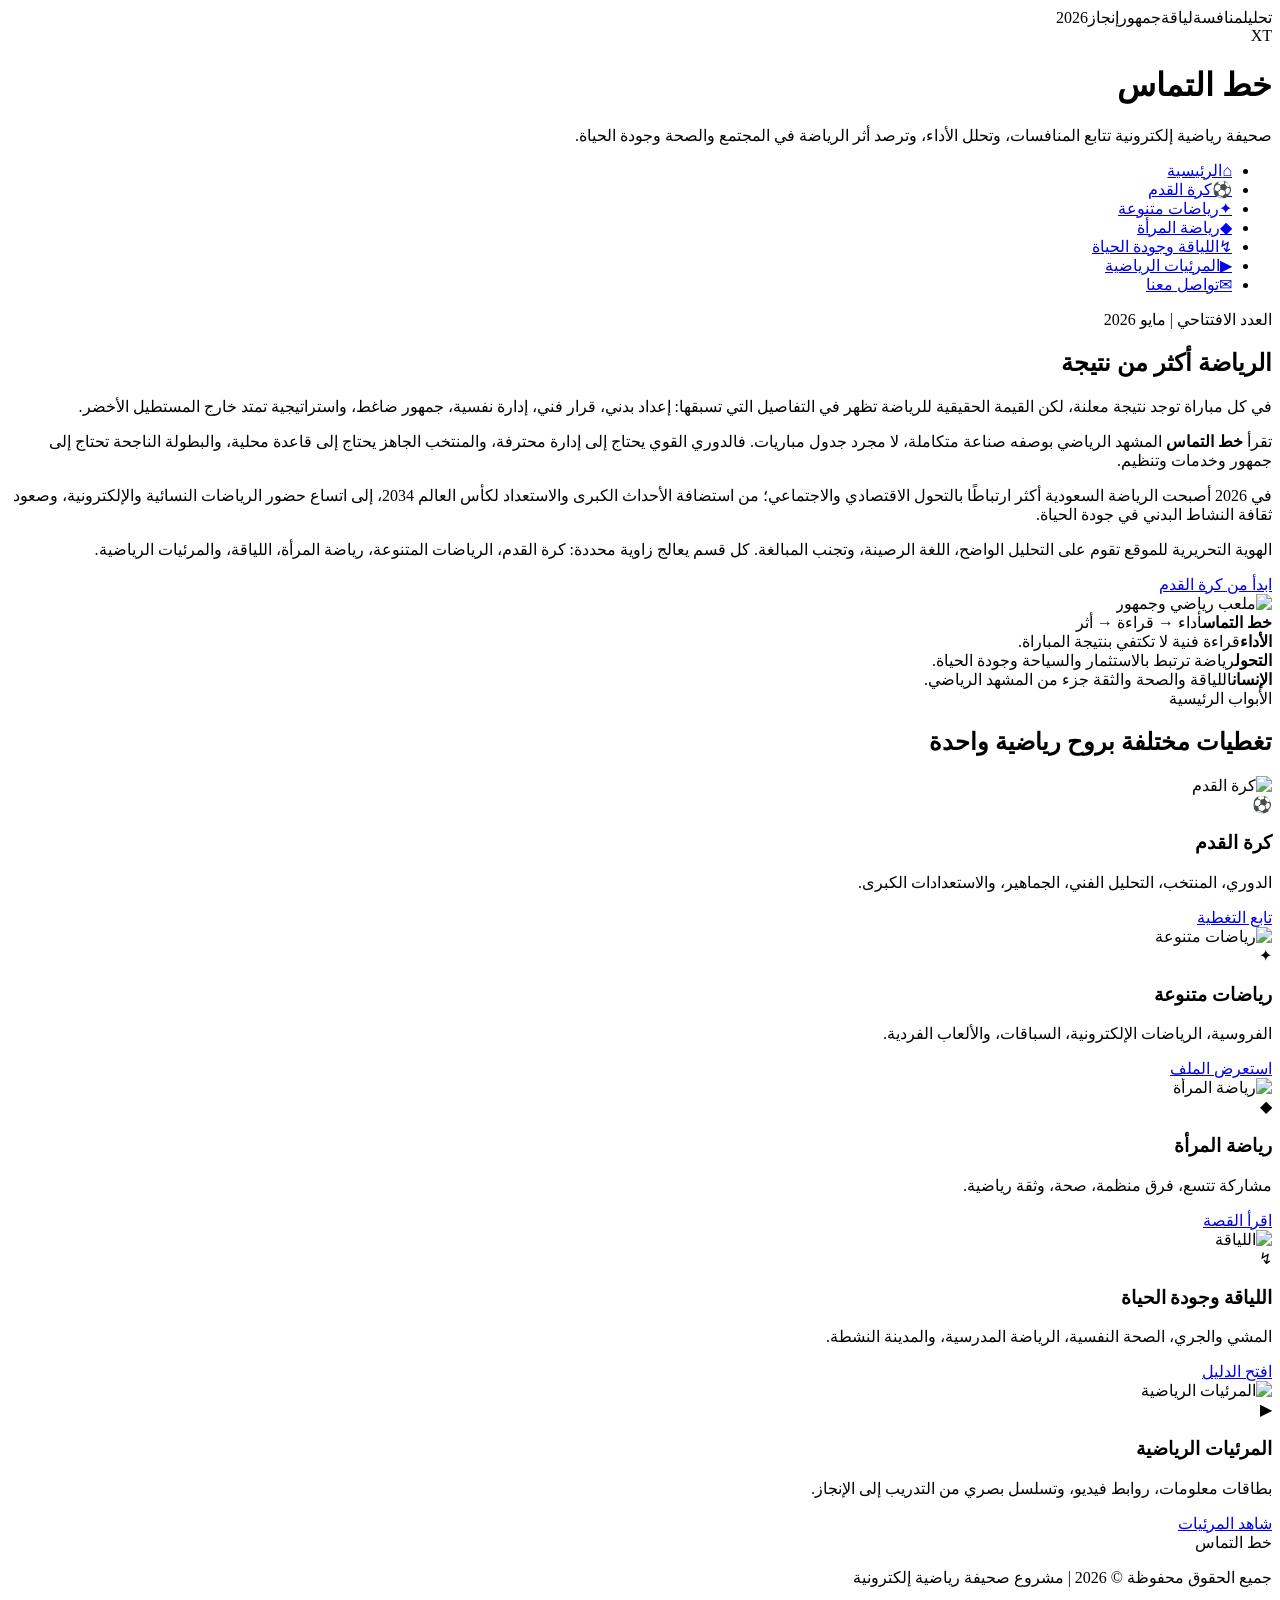
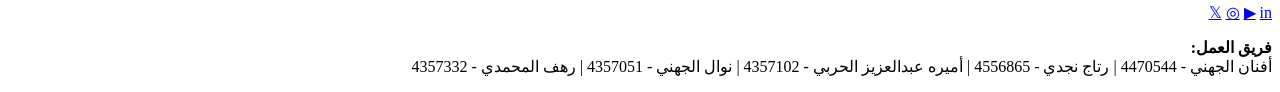
==== index.html @ d6605575 "Rename index-1.html to index.html" ====
<!DOCTYPE html>
<html lang="ar" dir="rtl">
<head>
<meta charset="UTF-8">
<meta name="viewport" content="width=device-width, initial-scale=1.0">
<title>خط التماس | الرئيسية</title>
<meta name="description" content="صحيفة خط التماس الرياضية الإلكترونية: تحليل ومقالات ومرئيات رياضية حديثة.">
<link rel="stylesheet" href="style.css">
</head>
<body>
<header class="masthead">
  <div class="score-strip"><span>تحليل</span><span>منافسة</span><span>لياقة</span><span>جمهور</span><span>إنجاز</span><span>2026</span></div>
  <div class="brand-zone">
    <div class="brand-mark">XT</div>
    <div><h1>خط التماس</h1><p>صحيفة رياضية إلكترونية تتابع المنافسات، وتحلل الأداء، وترصد أثر الرياضة في المجتمع والصحة وجودة الحياة.</p></div>
  </div>
</header>
<nav class="nav-field"><ul><li><a href="index.html" class="active"><span>⌂</span>الرئيسية</a></li>
<li><a href="football.html" class=""><span>⚽</span>كرة القدم</a></li>
<li><a href="sports.html" class=""><span>✦</span>رياضات متنوعة</a></li>
<li><a href="women.html" class=""><span>◆</span>رياضة المرأة</a></li>
<li><a href="fitness.html" class=""><span>↯</span>اللياقة وجودة الحياة</a></li>
<li><a href="media.html" class=""><span>▶</span>المرئيات الرياضية</a></li>
<li><a href="contact.html" class=""><span>✉</span>تواصل معنا</a></li></ul></nav>
<main>
<section class="lead-arena">
  <div class="lead-copy">
    <span class="kicker">العدد الافتتاحي | مايو 2026</span>
    <h2>الرياضة أكثر من نتيجة</h2>
    <p>في كل مباراة توجد نتيجة معلنة، لكن القيمة الحقيقية للرياضة تظهر في التفاصيل التي تسبقها: إعداد بدني، قرار فني، إدارة نفسية، جمهور ضاغط، واستراتيجية تمتد خارج المستطيل الأخضر.</p>
    <p>تقرأ <strong>خط التماس</strong> المشهد الرياضي بوصفه صناعة متكاملة، لا مجرد جدول مباريات. فالدوري القوي يحتاج إلى إدارة محترفة، والمنتخب الجاهز يحتاج إلى قاعدة محلية، والبطولة الناجحة تحتاج إلى جمهور وخدمات وتنظيم.</p>
    <p>في 2026 أصبحت الرياضة السعودية أكثر ارتباطًا بالتحول الاقتصادي والاجتماعي؛ من استضافة الأحداث الكبرى والاستعداد لكأس العالم 2034، إلى اتساع حضور الرياضات النسائية والإلكترونية، وصعود ثقافة النشاط البدني في جودة الحياة.</p>
    <p>الهوية التحريرية للموقع تقوم على التحليل الواضح، اللغة الرصينة، وتجنب المبالغة. كل قسم يعالج زاوية محددة: كرة القدم، الرياضات المتنوعة، رياضة المرأة، اللياقة، والمرئيات الرياضية.</p>
    <a class="action-link" href="football.html">ابدأ من كرة القدم</a>
  </div>
  <div class="lead-visual">
    <img src="https://images.unsplash.com/photo-1517927033932-b3d18e61fb3a?auto=format&fit=crop&w=1500&q=80" alt="ملعب رياضي وجمهور">
    <div class="floating-card"><strong>خط التماس</strong><span>أداء → قراءة → أثر</span></div>
  </div>
</section>
<section class="dashboard">
  <div class="dash-item"><strong>الأداء</strong><span>قراءة فنية لا تكتفي بنتيجة المباراة.</span></div>
  <div class="dash-item"><strong>التحول</strong><span>رياضة ترتبط بالاستثمار والسياحة وجودة الحياة.</span></div>
  <div class="dash-item"><strong>الإنسان</strong><span>اللياقة والصحة والثقة جزء من المشهد الرياضي.</span></div>
</section>
<section class="section-title"><span>الأبواب الرئيسية</span><h2>تغطيات مختلفة بروح رياضية واحدة</h2></section>
<section class="portal-grid">
  <article><img src="https://images.unsplash.com/photo-1518091043644-c1d4457512c6?auto=format&fit=crop&w=1400&q=80" alt="كرة القدم"><div><span>⚽</span><h3>كرة القدم</h3><p>الدوري، المنتخب، التحليل الفني، الجماهير، والاستعدادات الكبرى.</p><a href="football.html">تابع التغطية</a></div></article>
  <article><img src="https://images.unsplash.com/photo-1553284965-83fd3e82fa5a?auto=format&fit=crop&w=1400&q=80" alt="رياضات متنوعة"><div><span>✦</span><h3>رياضات متنوعة</h3><p>الفروسية، الرياضات الإلكترونية، السباقات، والألعاب الفردية.</p><a href="sports.html">استعرض الملف</a></div></article>
  <article><img src="https://images.unsplash.com/photo-1571019613454-1cb2f99b2d8b?auto=format&fit=crop&w=1400&q=80" alt="رياضة المرأة"><div><span>◆</span><h3>رياضة المرأة</h3><p>مشاركة تتسع، فرق منظمة، صحة، وثقة رياضية.</p><a href="women.html">اقرأ القصة</a></div></article>
  <article><img src="https://images.unsplash.com/photo-1476480862126-209bfaa8edc8?auto=format&fit=crop&w=1400&q=80" alt="اللياقة"><div><span>↯</span><h3>اللياقة وجودة الحياة</h3><p>المشي والجري، الصحة النفسية، الرياضة المدرسية، والمدينة النشطة.</p><a href="fitness.html">افتح الدليل</a></div></article>
  <article><img src="https://images.unsplash.com/photo-1461896836934-ffe607ba8211?auto=format&fit=crop&w=1400&q=80" alt="المرئيات الرياضية"><div><span>▶</span><h3>المرئيات الرياضية</h3><p>بطاقات معلومات، روابط فيديو، وتسلسل بصري من التدريب إلى الإنجاز.</p><a href="media.html">شاهد المرئيات</a></div></article>
</section>
</main>
<footer>
  <div class="footer-logo">خط التماس</div>
  <p>جميع الحقوق محفوظة &copy; 2026 | مشروع صحيفة رياضية إلكترونية</p>
  <div class="social-section">
    <a href="https://x.com/" target="_blank" rel="noopener noreferrer" aria-label="إكس">𝕏</a>
    <a href="https://www.instagram.com/" target="_blank" rel="noopener noreferrer" aria-label="إنستغرام">◎</a>
    <a href="https://www.youtube.com/" target="_blank" rel="noopener noreferrer" aria-label="يوتيوب">▶</a>
    <a href="https://www.linkedin.com/" target="_blank" rel="noopener noreferrer" aria-label="لينكدإن">in</a>
  </div>
  <p class="footer-team"><strong>فريق العمل:</strong><br>أفنان الجهني - 4470544 | رتاج نجدي - 4556865 | أميره عبدالعزيز الحربي - 4357102 | نوال الجهني - 4357051 | رهف المحمدي - 4357332</p>
</footer>

</body>
</html>
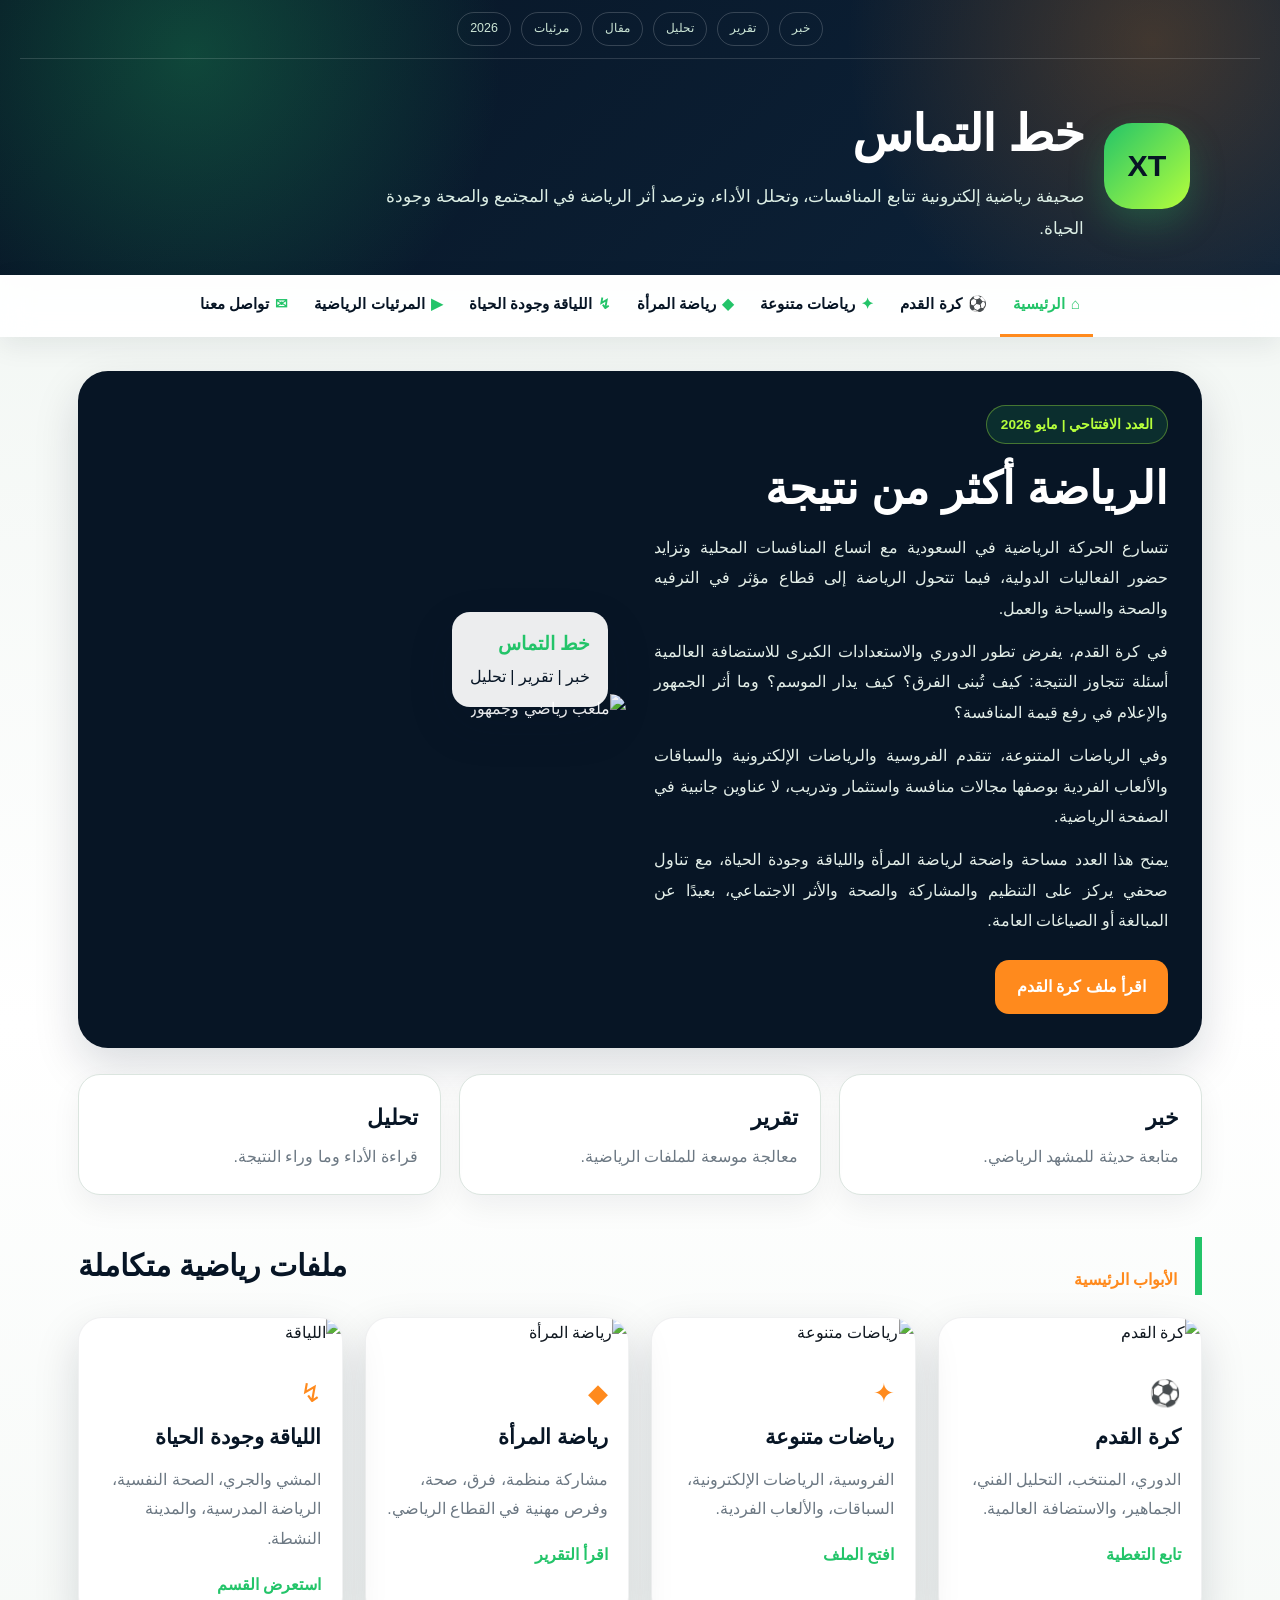
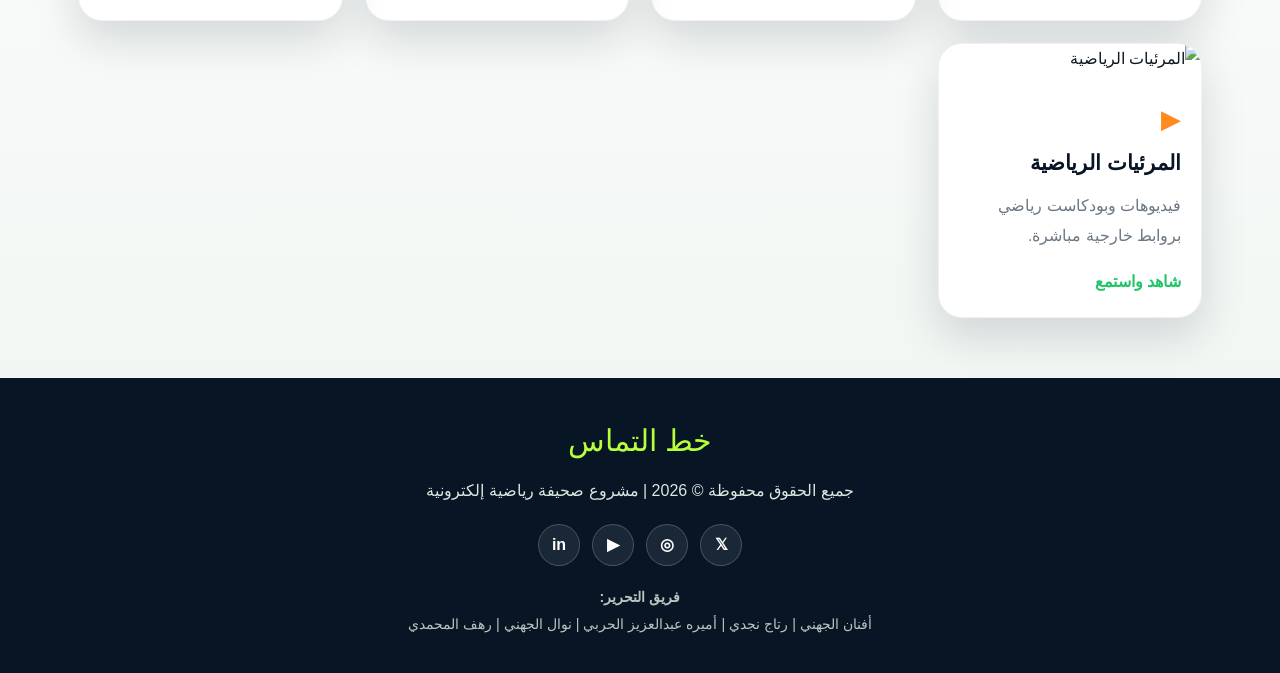
==== commit 0814c96a: "Rename index-1.html to index.html" ====
--- a/index.html
+++ b/index.html
@@ -4,64 +4,73 @@
 <meta charset="UTF-8">
 <meta name="viewport" content="width=device-width, initial-scale=1.0">
 <title>خط التماس | الرئيسية</title>
-<meta name="description" content="صحيفة خط التماس الرياضية الإلكترونية: تحليل ومقالات ومرئيات رياضية حديثة.">
+<meta name="description" content="صحيفة خط التماس الرياضية الإلكترونية: أخبار وتقارير وتحليلات رياضية حديثة.">
 <link rel="stylesheet" href="style.css">
 </head>
 <body>
 <header class="masthead">
-  <div class="score-strip"><span>تحليل</span><span>منافسة</span><span>لياقة</span><span>جمهور</span><span>إنجاز</span><span>2026</span></div>
-  <div class="brand-zone">
-    <div class="brand-mark">XT</div>
-    <div><h1>خط التماس</h1><p>صحيفة رياضية إلكترونية تتابع المنافسات، وتحلل الأداء، وترصد أثر الرياضة في المجتمع والصحة وجودة الحياة.</p></div>
-  </div>
+    <div class="score-strip">
+        <span>خبر</span><span>تقرير</span><span>تحليل</span><span>مقال</span><span>مرئيات</span><span>2026</span>
+    </div>
+    <div class="brand-zone">
+        <div class="brand-mark">XT</div>
+        <div>
+            <h1>خط التماس</h1>
+            <p>صحيفة رياضية إلكترونية تتابع المنافسات، وتحلل الأداء، وترصد أثر الرياضة في المجتمع والصحة وجودة الحياة.</p>
+        </div>
+    </div>
 </header>
-<nav class="nav-field"><ul><li><a href="index.html" class="active"><span>⌂</span>الرئيسية</a></li>
+<nav class="nav-field">
+    <ul><li><a href="index.html" class="active"><span>⌂</span>الرئيسية</a></li>
 <li><a href="football.html" class=""><span>⚽</span>كرة القدم</a></li>
 <li><a href="sports.html" class=""><span>✦</span>رياضات متنوعة</a></li>
 <li><a href="women.html" class=""><span>◆</span>رياضة المرأة</a></li>
 <li><a href="fitness.html" class=""><span>↯</span>اللياقة وجودة الحياة</a></li>
 <li><a href="media.html" class=""><span>▶</span>المرئيات الرياضية</a></li>
-<li><a href="contact.html" class=""><span>✉</span>تواصل معنا</a></li></ul></nav>
+<li><a href="contact.html" class=""><span>✉</span>تواصل معنا</a></li></ul>
+</nav>
 <main>
 <section class="lead-arena">
-  <div class="lead-copy">
-    <span class="kicker">العدد الافتتاحي | مايو 2026</span>
-    <h2>الرياضة أكثر من نتيجة</h2>
-    <p>في كل مباراة توجد نتيجة معلنة، لكن القيمة الحقيقية للرياضة تظهر في التفاصيل التي تسبقها: إعداد بدني، قرار فني، إدارة نفسية، جمهور ضاغط، واستراتيجية تمتد خارج المستطيل الأخضر.</p>
-    <p>تقرأ <strong>خط التماس</strong> المشهد الرياضي بوصفه صناعة متكاملة، لا مجرد جدول مباريات. فالدوري القوي يحتاج إلى إدارة محترفة، والمنتخب الجاهز يحتاج إلى قاعدة محلية، والبطولة الناجحة تحتاج إلى جمهور وخدمات وتنظيم.</p>
-    <p>في 2026 أصبحت الرياضة السعودية أكثر ارتباطًا بالتحول الاقتصادي والاجتماعي؛ من استضافة الأحداث الكبرى والاستعداد لكأس العالم 2034، إلى اتساع حضور الرياضات النسائية والإلكترونية، وصعود ثقافة النشاط البدني في جودة الحياة.</p>
-    <p>الهوية التحريرية للموقع تقوم على التحليل الواضح، اللغة الرصينة، وتجنب المبالغة. كل قسم يعالج زاوية محددة: كرة القدم، الرياضات المتنوعة، رياضة المرأة، اللياقة، والمرئيات الرياضية.</p>
-    <a class="action-link" href="football.html">ابدأ من كرة القدم</a>
-  </div>
-  <div class="lead-visual">
-    <img src="https://images.unsplash.com/photo-1517927033932-b3d18e61fb3a?auto=format&fit=crop&w=1500&q=80" alt="ملعب رياضي وجمهور">
-    <div class="floating-card"><strong>خط التماس</strong><span>أداء → قراءة → أثر</span></div>
-  </div>
+    <div class="lead-copy">
+        <span class="kicker">العدد الافتتاحي | مايو 2026</span>
+        <h2>الرياضة أكثر من نتيجة</h2>
+        <p>تتسارع الحركة الرياضية في السعودية مع اتساع المنافسات المحلية وتزايد حضور الفعاليات الدولية، فيما تتحول الرياضة إلى قطاع مؤثر في الترفيه والصحة والسياحة والعمل.</p>
+        <p>في كرة القدم، يفرض تطور الدوري والاستعدادات الكبرى للاستضافة العالمية أسئلة تتجاوز النتيجة: كيف تُبنى الفرق؟ كيف يدار الموسم؟ وما أثر الجمهور والإعلام في رفع قيمة المنافسة؟</p>
+        <p>وفي الرياضات المتنوعة، تتقدم الفروسية والرياضات الإلكترونية والسباقات والألعاب الفردية بوصفها مجالات منافسة واستثمار وتدريب، لا عناوين جانبية في الصفحة الرياضية.</p>
+        <p>يمنح هذا العدد مساحة واضحة لرياضة المرأة واللياقة وجودة الحياة، مع تناول صحفي يركز على التنظيم والمشاركة والصحة والأثر الاجتماعي، بعيدًا عن المبالغة أو الصياغات العامة.</p>
+        <a class="action-link" href="football.html">اقرأ ملف كرة القدم</a>
+    </div>
+    <div class="lead-visual">
+        <img src="https://images.unsplash.com/photo-1517927033932-b3d18e61fb3a?auto=format&fit=crop&w=1500&q=80" alt="ملعب رياضي وجمهور">
+        <div class="floating-card"><strong>خط التماس</strong><span>خبر | تقرير | تحليل</span></div>
+    </div>
 </section>
+
 <section class="dashboard">
-  <div class="dash-item"><strong>الأداء</strong><span>قراءة فنية لا تكتفي بنتيجة المباراة.</span></div>
-  <div class="dash-item"><strong>التحول</strong><span>رياضة ترتبط بالاستثمار والسياحة وجودة الحياة.</span></div>
-  <div class="dash-item"><strong>الإنسان</strong><span>اللياقة والصحة والثقة جزء من المشهد الرياضي.</span></div>
+    <div class="dash-item"><strong>خبر</strong><span>متابعة حديثة للمشهد الرياضي.</span></div>
+    <div class="dash-item"><strong>تقرير</strong><span>معالجة موسعة للملفات الرياضية.</span></div>
+    <div class="dash-item"><strong>تحليل</strong><span>قراءة الأداء وما وراء النتيجة.</span></div>
 </section>
-<section class="section-title"><span>الأبواب الرئيسية</span><h2>تغطيات مختلفة بروح رياضية واحدة</h2></section>
+
+<section class="section-title"><span>الأبواب الرئيسية</span><h2>ملفات رياضية متكاملة</h2></section>
 <section class="portal-grid">
-  <article><img src="https://images.unsplash.com/photo-1518091043644-c1d4457512c6?auto=format&fit=crop&w=1400&q=80" alt="كرة القدم"><div><span>⚽</span><h3>كرة القدم</h3><p>الدوري، المنتخب، التحليل الفني، الجماهير، والاستعدادات الكبرى.</p><a href="football.html">تابع التغطية</a></div></article>
-  <article><img src="https://images.unsplash.com/photo-1553284965-83fd3e82fa5a?auto=format&fit=crop&w=1400&q=80" alt="رياضات متنوعة"><div><span>✦</span><h3>رياضات متنوعة</h3><p>الفروسية، الرياضات الإلكترونية، السباقات، والألعاب الفردية.</p><a href="sports.html">استعرض الملف</a></div></article>
-  <article><img src="https://images.unsplash.com/photo-1571019613454-1cb2f99b2d8b?auto=format&fit=crop&w=1400&q=80" alt="رياضة المرأة"><div><span>◆</span><h3>رياضة المرأة</h3><p>مشاركة تتسع، فرق منظمة، صحة، وثقة رياضية.</p><a href="women.html">اقرأ القصة</a></div></article>
-  <article><img src="https://images.unsplash.com/photo-1476480862126-209bfaa8edc8?auto=format&fit=crop&w=1400&q=80" alt="اللياقة"><div><span>↯</span><h3>اللياقة وجودة الحياة</h3><p>المشي والجري، الصحة النفسية، الرياضة المدرسية، والمدينة النشطة.</p><a href="fitness.html">افتح الدليل</a></div></article>
-  <article><img src="https://images.unsplash.com/photo-1461896836934-ffe607ba8211?auto=format&fit=crop&w=1400&q=80" alt="المرئيات الرياضية"><div><span>▶</span><h3>المرئيات الرياضية</h3><p>بطاقات معلومات، روابط فيديو، وتسلسل بصري من التدريب إلى الإنجاز.</p><a href="media.html">شاهد المرئيات</a></div></article>
+    <article><img src="https://images.unsplash.com/photo-1518091043644-c1d4457512c6?auto=format&fit=crop&w=1400&q=80" alt="كرة القدم"><div><span>⚽</span><h3>كرة القدم</h3><p>الدوري، المنتخب، التحليل الفني، الجماهير، والاستضافة العالمية.</p><a href="football.html">تابع التغطية</a></div></article>
+    <article><img src="https://images.unsplash.com/photo-1553284965-83fd3e82fa5a?auto=format&fit=crop&w=1400&q=80" alt="رياضات متنوعة"><div><span>✦</span><h3>رياضات متنوعة</h3><p>الفروسية، الرياضات الإلكترونية، السباقات، والألعاب الفردية.</p><a href="sports.html">افتح الملف</a></div></article>
+    <article><img src="https://images.unsplash.com/photo-1522778119026-d647f0596c20?auto=format&fit=crop&w=1400&q=80" alt="رياضة المرأة"><div><span>◆</span><h3>رياضة المرأة</h3><p>مشاركة منظمة، فرق، صحة، وفرص مهنية في القطاع الرياضي.</p><a href="women.html">اقرأ التقرير</a></div></article>
+    <article><img src="https://images.unsplash.com/photo-1476480862126-209bfaa8edc8?auto=format&fit=crop&w=1400&q=80" alt="اللياقة"><div><span>↯</span><h3>اللياقة وجودة الحياة</h3><p>المشي والجري، الصحة النفسية، الرياضة المدرسية، والمدينة النشطة.</p><a href="fitness.html">استعرض القسم</a></div></article>
+    <article><img src="https://images.unsplash.com/photo-1461896836934-ffe607ba8211?auto=format&fit=crop&w=1400&q=80" alt="المرئيات الرياضية"><div><span>▶</span><h3>المرئيات الرياضية</h3><p>فيديوهات وبودكاست رياضي بروابط خارجية مباشرة.</p><a href="media.html">شاهد واستمع</a></div></article>
 </section>
 </main>
 <footer>
-  <div class="footer-logo">خط التماس</div>
-  <p>جميع الحقوق محفوظة &copy; 2026 | مشروع صحيفة رياضية إلكترونية</p>
-  <div class="social-section">
-    <a href="https://x.com/" target="_blank" rel="noopener noreferrer" aria-label="إكس">𝕏</a>
-    <a href="https://www.instagram.com/" target="_blank" rel="noopener noreferrer" aria-label="إنستغرام">◎</a>
-    <a href="https://www.youtube.com/" target="_blank" rel="noopener noreferrer" aria-label="يوتيوب">▶</a>
-    <a href="https://www.linkedin.com/" target="_blank" rel="noopener noreferrer" aria-label="لينكدإن">in</a>
-  </div>
-  <p class="footer-team"><strong>فريق العمل:</strong><br>أفنان الجهني - 4470544 | رتاج نجدي - 4556865 | أميره عبدالعزيز الحربي - 4357102 | نوال الجهني - 4357051 | رهف المحمدي - 4357332</p>
+    <div class="footer-logo">خط التماس</div>
+    <p>جميع الحقوق محفوظة &copy; 2026 | مشروع صحيفة رياضية إلكترونية</p>
+    <div class="social-section">
+        <a href="https://x.com/" target="_blank" rel="noopener noreferrer" aria-label="إكس">𝕏</a>
+        <a href="https://www.instagram.com/" target="_blank" rel="noopener noreferrer" aria-label="إنستغرام">◎</a>
+        <a href="https://www.youtube.com/" target="_blank" rel="noopener noreferrer" aria-label="يوتيوب">▶</a>
+        <a href="https://www.linkedin.com/" target="_blank" rel="noopener noreferrer" aria-label="لينكدإن">in</a>
+    </div>
+    <p class="footer-team"><strong>فريق التحرير:</strong><br>أفنان الجهني | رتاج نجدي | أميره عبدالعزيز الحربي | نوال الجهني | رهف المحمدي</p>
 </footer>
 
 </body>
--- a/style.css
+++ b/style.css
@@ -0,0 +1,62 @@
+@import url('https://fonts.googleapis.com/css2?family=Readex+Pro:wght@400;500;700&family=Noto+Kufi+Arabic:wght@600;700;800&display=swap');
+
+:root{
+    --navy:#071525;--navy2:#0d233a;--green:#23c469;--lime:#b6ff3b;--orange:#ff8a1d;--white:#ffffff;--soft:#f3f7f5;--ink:#101820;--muted:#6c7883;--line:#dbe5df;--shadow:0 18px 45px rgba(7,21,37,.15)
+}
+*{box-sizing:border-box;margin:0;padding:0}
+body{direction:rtl;text-align:right;background:linear-gradient(180deg,#eef4f0 0%,#ffffff 45%,#eef4f0 100%);color:var(--ink);font-family:'Readex Pro',Tahoma,Arial,sans-serif;line-height:1.9}
+a{text-decoration:none}
+.masthead{background:radial-gradient(circle at 15% 20%,rgba(35,196,105,.28),transparent 28%),radial-gradient(circle at 90% 15%,rgba(255,138,29,.22),transparent 26%),linear-gradient(135deg,var(--navy),var(--navy2));color:var(--white);padding:0 20px 30px;overflow:hidden;position:relative}
+.score-strip{display:flex;justify-content:center;gap:10px;flex-wrap:wrap;padding:12px 0;border-bottom:1px solid rgba(255,255,255,.14)}
+.score-strip span{font-size:.78rem;color:#cce6d6;border:1px solid rgba(255,255,255,.18);border-radius:999px;padding:4px 12px}
+.brand-zone{max-width:1100px;margin:28px auto 0;display:flex;align-items:center;gap:20px}
+.brand-mark{width:86px;height:86px;border-radius:28px;background:linear-gradient(135deg,var(--green),var(--lime));color:var(--navy);display:flex;align-items:center;justify-content:center;font-family:'Noto Kufi Arabic',sans-serif;font-weight:800;font-size:1.9rem;box-shadow:0 15px 35px rgba(35,196,105,.25)}
+.brand-zone h1{font-family:'Noto Kufi Arabic',sans-serif;font-size:3.1rem;letter-spacing:-1px}
+.brand-zone p{max-width:720px;color:#dceee5;font-size:1.05rem}
+.nav-field{background:rgba(255,255,255,.92);backdrop-filter:blur(14px);position:sticky;top:0;z-index:20;box-shadow:0 8px 28px rgba(7,21,37,.08)}
+.nav-field ul{list-style:none;display:flex;justify-content:center;flex-wrap:wrap;max-width:1180px;margin:auto}
+.nav-field a{color:var(--navy);display:flex;align-items:center;gap:6px;padding:15px 13px;font-size:.95rem;font-weight:700;border-bottom:3px solid transparent}
+.nav-field a span{color:var(--green);font-weight:800}
+.nav-field a.active,.nav-field a:hover{border-bottom-color:var(--orange);color:var(--green)}
+main{max-width:1160px;margin:34px auto;padding:0 18px}
+.lead-arena{display:grid;grid-template-columns:1fr 1fr;gap:28px;align-items:center;background:var(--navy);color:var(--white);border-radius:30px;padding:34px;box-shadow:var(--shadow);overflow:hidden}
+.kicker{display:inline-block;background:rgba(35,196,105,.14);color:var(--lime);border:1px solid rgba(182,255,59,.35);padding:6px 14px;border-radius:999px;font-size:.85rem;font-weight:700;margin-bottom:14px}
+.lead-copy h2{font-family:'Noto Kufi Arabic',sans-serif;font-size:2.8rem;line-height:1.35;margin-bottom:14px}
+.lead-copy p{color:#e3eee8;margin-bottom:13px;text-align:justify}
+.action-link{display:inline-block;margin-top:10px;background:var(--orange);color:#fff;padding:12px 22px;border-radius:14px;font-weight:700}
+.lead-visual{position:relative}.lead-visual img{width:100%;height:390px;object-fit:cover;border-radius:26px;filter:saturate(1.08)}
+.floating-card{position:absolute;bottom:18px;right:18px;background:rgba(255,255,255,.92);color:var(--navy);border-radius:18px;padding:14px 18px;box-shadow:var(--shadow)}
+.floating-card strong{display:block;color:var(--green);font-size:1.2rem}
+.dashboard{display:grid;grid-template-columns:repeat(3,1fr);gap:18px;margin:26px 0}
+.dash-item{background:#fff;border:1px solid var(--line);border-radius:22px;padding:22px;box-shadow:0 12px 30px rgba(7,21,37,.06)}
+.dash-item strong{display:block;color:var(--navy);font-size:1.35rem;margin-bottom:4px}.dash-item span{color:var(--muted)}
+.section-title{margin:42px 0 22px;display:flex;align-items:end;justify-content:space-between;gap:18px;border-right:7px solid var(--green);padding-right:18px}
+.section-title span{color:var(--orange);font-weight:700}.section-title h2{font-family:'Noto Kufi Arabic',sans-serif;color:var(--navy);font-size:1.9rem}
+.portal-grid{display:grid;grid-template-columns:repeat(auto-fit,minmax(245px,1fr));gap:22px}
+.portal-grid article{background:#fff;border-radius:24px;overflow:hidden;box-shadow:var(--shadow);border:1px solid rgba(7,21,37,.06)}
+.portal-grid img{width:100%;height:190px;object-fit:cover}.portal-grid div{padding:20px}.portal-grid span{color:var(--orange);font-size:1.6rem}
+.portal-grid h3{font-family:'Noto Kufi Arabic',sans-serif;color:var(--navy);font-size:1.3rem}.portal-grid p{color:var(--muted);font-size:.98rem;margin:8px 0 16px}.portal-grid a{color:var(--green);font-weight:700}
+.page-hero{border-radius:30px;padding:48px 34px;color:#fff;background:linear-gradient(135deg,rgba(7,21,37,.92),rgba(13,35,58,.82)),url('https://images.unsplash.com/photo-1574629810360-7efbbe195018?auto=format&fit=crop&w=1500&q=80') center/cover;box-shadow:var(--shadow)}
+.page-hero h1{font-family:'Noto Kufi Arabic',sans-serif;font-size:2.45rem;line-height:1.45;max-width:880px}.page-hero p{max-width:850px;color:#e4eee8;font-size:1.08rem;margin-top:10px}
+.sports-bg{background:linear-gradient(135deg,rgba(7,21,37,.9),rgba(35,196,105,.45)),url('https://images.unsplash.com/photo-1553284965-83fd3e82fa5a?auto=format&fit=crop&w=1500&q=80') center/cover}
+.women-bg{background:linear-gradient(135deg,rgba(7,21,37,.9),rgba(255,138,29,.34)),url('https://images.unsplash.com/photo-1579952363873-27f3bade9f55?auto=format&fit=crop&w=1500&q=80') center/cover}
+.fitness-bg{background:linear-gradient(135deg,rgba(7,21,37,.9),rgba(35,196,105,.36)),url('https://images.unsplash.com/photo-1476480862126-209bfaa8edc8?auto=format&fit=crop&w=1500&q=80') center/cover}
+.media-bg{background:linear-gradient(135deg,rgba(7,21,37,.9),rgba(255,138,29,.4)),url('https://images.unsplash.com/photo-1461896836934-ffe607ba8211?auto=format&fit=crop&w=1500&q=80') center/cover}
+.contact-bg{background:linear-gradient(135deg,rgba(7,21,37,.9),rgba(35,196,105,.38)),url('https://images.unsplash.com/photo-1522778119026-d647f0596c20?auto=format&fit=crop&w=1500&q=80') center/cover}
+.article-shell{margin-top:26px;display:grid;gap:26px}.long-read{background:#fff;border:1px solid var(--line);border-radius:28px;padding:28px;box-shadow:0 14px 34px rgba(7,21,37,.07)}
+.read-head{display:flex;align-items:center;gap:12px;flex-wrap:wrap;margin-bottom:16px}.read-head span{background:var(--navy);color:var(--lime);border-radius:999px;padding:6px 14px;font-size:.84rem}
+.read-head h2{font-family:'Noto Kufi Arabic',sans-serif;color:var(--navy);font-size:1.65rem}.long-read img{width:100%;height:350px;object-fit:cover;border-radius:22px;margin-bottom:20px}
+.long-read p{color:#37424a;margin-bottom:14px;text-align:justify;font-size:1.04rem}.long-read p a{color:#0b7d42;font-weight:700;border-bottom:1px dotted #0b7d42}
+.keywords{border-top:1px solid var(--line);padding-top:14px;margin-top:18px;display:flex;gap:8px;flex-wrap:wrap;align-items:center}.keywords strong{color:var(--navy)}.keywords span{background:#eef7f1;color:#0b7d42;border:1px solid #d5eadb;border-radius:999px;padding:4px 10px;font-size:.82rem}
+.visual-panel{background:#fff;border-radius:26px;padding:28px;box-shadow:var(--shadow);border:1px solid var(--line)}
+.visual-panel h2{font-family:'Noto Kufi Arabic',sans-serif;color:var(--navy);margin-bottom:18px}.video-grid{display:grid;grid-template-columns:repeat(auto-fit,minmax(220px,1fr));gap:18px}
+.video-card{background:linear-gradient(180deg,#ffffff,#f6fbf8);border:1px solid var(--line);border-radius:20px;padding:20px;text-align:center}.video-card h3{color:var(--navy);font-size:1.15rem}.video-card p{color:var(--muted);margin-top:8px}
+.play{width:58px;height:58px;border-radius:50%;margin:0 auto 12px;background:var(--orange);color:#fff;display:flex;align-items:center;justify-content:center;font-weight:800}
+.video-card a{display:inline-block;margin-top:14px;background:var(--green);color:#fff;padding:9px 18px;border-radius:13px;font-weight:700}
+.contact-layout{display:grid;grid-template-columns:1.15fr .85fr;gap:24px;margin-top:26px}.contact-card,.team-card{background:#fff;border-radius:28px;padding:28px;box-shadow:var(--shadow);border:1px solid var(--line)}
+.contact-card label{display:block;color:var(--navy);font-weight:700;margin:12px 0 6px}.contact-card input,.contact-card textarea{width:100%;border:1px solid var(--line);border-radius:14px;padding:13px 14px;font-family:inherit;font-size:1rem;background:#fbfdfc}
+.contact-card input:focus,.contact-card textarea:focus{outline:none;border-color:var(--green)}.contact-card button{width:100%;margin-top:16px;border:0;background:var(--orange);color:#fff;border-radius:16px;padding:14px;font-weight:800;font-size:1.05rem;cursor:pointer}
+.team-card h2{font-family:'Noto Kufi Arabic',sans-serif;color:var(--navy);margin-bottom:16px}.team-card ul{list-style:none}.team-card li{background:#f6fbf8;border:1px solid var(--line);border-radius:18px;padding:14px 16px;margin-bottom:12px}.team-card strong{display:block;color:var(--navy)}.team-card span{color:var(--green);font-weight:700}
+.references-line{margin:22px auto 0;font-size:.76rem;color:#6f7b84;text-align:center}.references-line a{font-size:.76rem;color:var(--navy);font-weight:700}
+footer{margin-top:60px;background:var(--navy);color:#dbe8e1;padding:34px 20px;text-align:center}.footer-logo{font-family:'Noto Kufi Arabic',sans-serif;font-size:1.9rem;color:var(--lime);margin-bottom:6px}.social-section{display:flex;gap:12px;justify-content:center;margin:18px 0}.social-section a{width:42px;height:42px;border-radius:50%;display:flex;align-items:center;justify-content:center;background:rgba(255,255,255,.08);color:#fff;border:1px solid rgba(255,255,255,.2);font-weight:800}.footer-team{font-size:.9rem;color:#b7c7bf}
+@media(max-width:800px){.brand-zone{align-items:flex-start}.brand-zone h1{font-size:2.25rem}.brand-mark{width:70px;height:70px;font-size:1.45rem}.nav-field a{font-size:.86rem;padding:11px 8px}main{padding:0 12px;margin:24px auto}.lead-arena,.contact-layout{grid-template-columns:1fr}.lead-arena{padding:24px;border-radius:24px}.lead-copy h2,.page-hero h1{font-size:1.85rem}.lead-visual img,.long-read img{height:245px}.dashboard{grid-template-columns:1fr}.section-title{display:block}.long-read,.visual-panel,.contact-card,.team-card{padding:20px}}
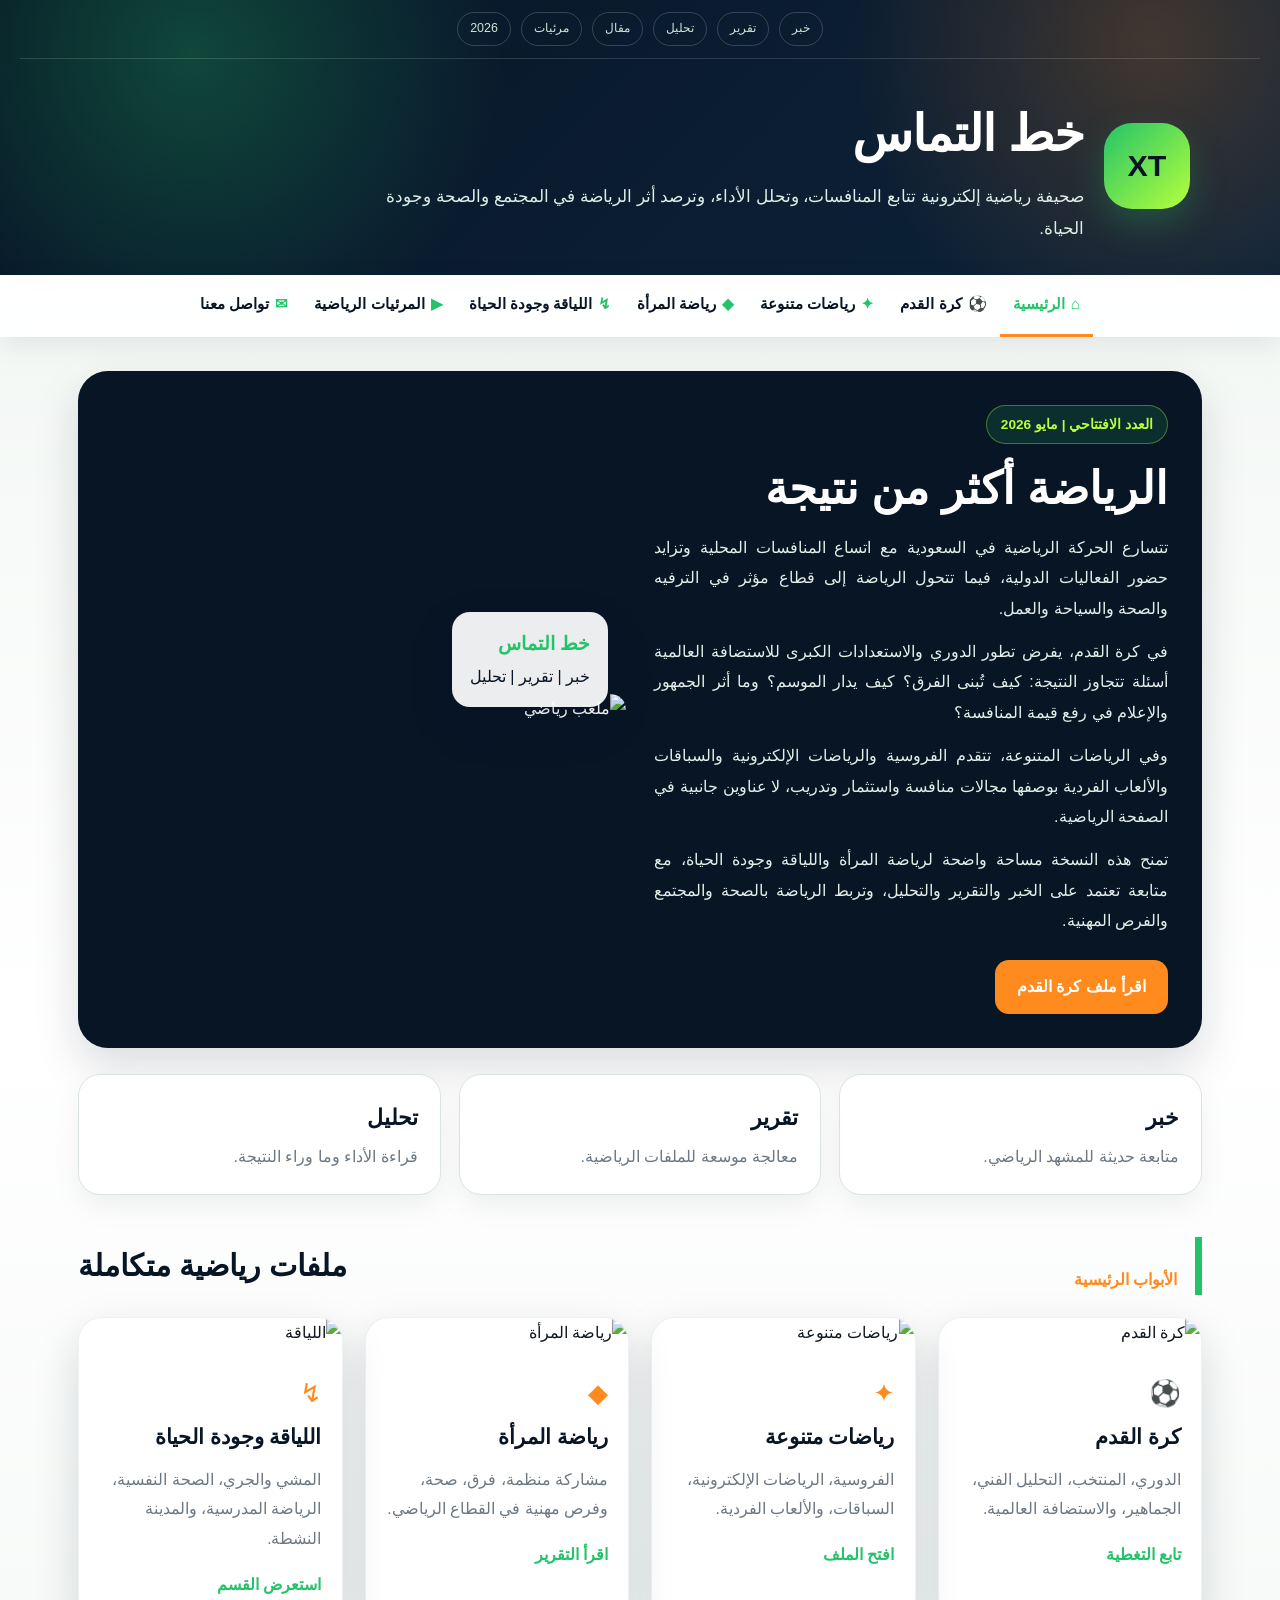
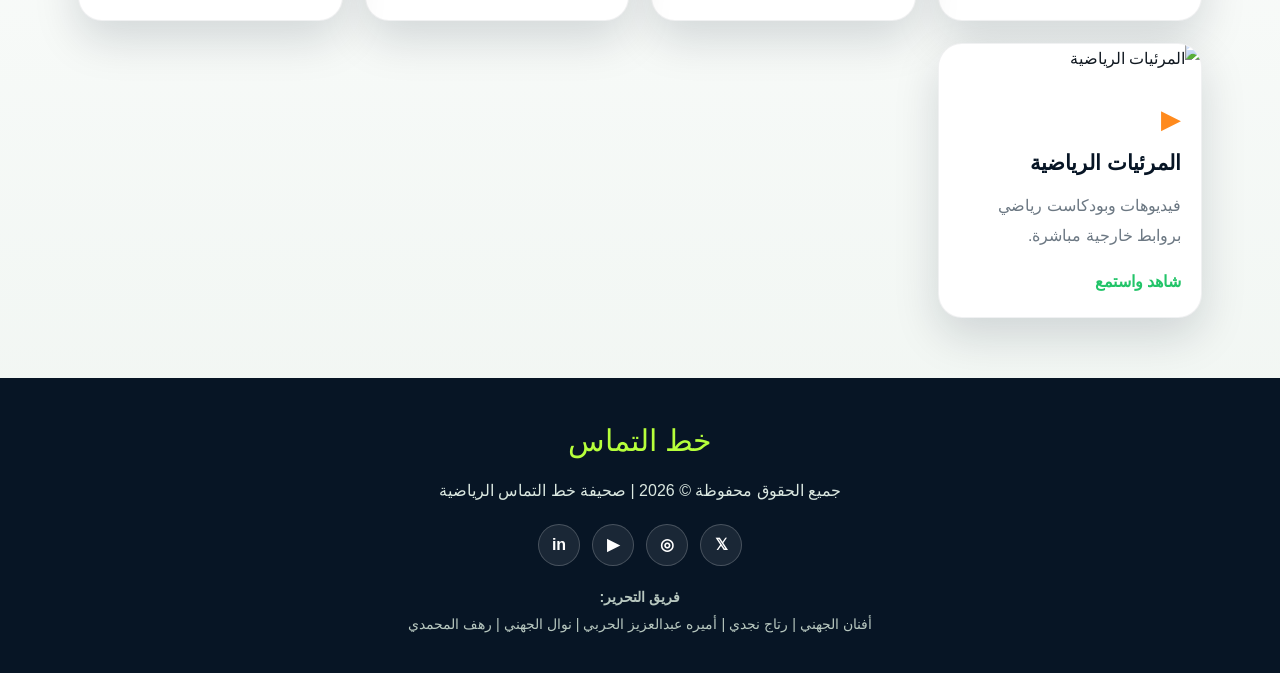
==== commit 6a50d4ab: "Rename index-1.html to index.html" ====
--- a/index.html
+++ b/index.html
@@ -10,7 +10,12 @@
 <body>
 <header class="masthead">
     <div class="score-strip">
-        <span>خبر</span><span>تقرير</span><span>تحليل</span><span>مقال</span><span>مرئيات</span><span>2026</span>
+        <span>خبر</span>
+        <span>تقرير</span>
+        <span>تحليل</span>
+        <span>مقال</span>
+        <span>مرئيات</span>
+        <span>2026</span>
     </div>
     <div class="brand-zone">
         <div class="brand-mark">XT</div>
@@ -21,13 +26,15 @@
     </div>
 </header>
 <nav class="nav-field">
-    <ul><li><a href="index.html" class="active"><span>⌂</span>الرئيسية</a></li>
+    <ul>
+        <li><a href="index.html" class="active"><span>⌂</span>الرئيسية</a></li>
 <li><a href="football.html" class=""><span>⚽</span>كرة القدم</a></li>
 <li><a href="sports.html" class=""><span>✦</span>رياضات متنوعة</a></li>
 <li><a href="women.html" class=""><span>◆</span>رياضة المرأة</a></li>
 <li><a href="fitness.html" class=""><span>↯</span>اللياقة وجودة الحياة</a></li>
 <li><a href="media.html" class=""><span>▶</span>المرئيات الرياضية</a></li>
-<li><a href="contact.html" class=""><span>✉</span>تواصل معنا</a></li></ul>
+<li><a href="contact.html" class=""><span>✉</span>تواصل معنا</a></li>
+    </ul>
 </nav>
 <main>
 <section class="lead-arena">
@@ -37,11 +44,11 @@
         <p>تتسارع الحركة الرياضية في السعودية مع اتساع المنافسات المحلية وتزايد حضور الفعاليات الدولية، فيما تتحول الرياضة إلى قطاع مؤثر في الترفيه والصحة والسياحة والعمل.</p>
         <p>في كرة القدم، يفرض تطور الدوري والاستعدادات الكبرى للاستضافة العالمية أسئلة تتجاوز النتيجة: كيف تُبنى الفرق؟ كيف يدار الموسم؟ وما أثر الجمهور والإعلام في رفع قيمة المنافسة؟</p>
         <p>وفي الرياضات المتنوعة، تتقدم الفروسية والرياضات الإلكترونية والسباقات والألعاب الفردية بوصفها مجالات منافسة واستثمار وتدريب، لا عناوين جانبية في الصفحة الرياضية.</p>
-        <p>يمنح هذا العدد مساحة واضحة لرياضة المرأة واللياقة وجودة الحياة، مع تناول صحفي يركز على التنظيم والمشاركة والصحة والأثر الاجتماعي، بعيدًا عن المبالغة أو الصياغات العامة.</p>
+        <p>تمنح هذه النسخة مساحة واضحة لرياضة المرأة واللياقة وجودة الحياة، مع متابعة تعتمد على الخبر والتقرير والتحليل، وتربط الرياضة بالصحة والمجتمع والفرص المهنية.</p>
         <a class="action-link" href="football.html">اقرأ ملف كرة القدم</a>
     </div>
     <div class="lead-visual">
-        <img src="https://images.unsplash.com/photo-1517927033932-b3d18e61fb3a?auto=format&fit=crop&w=1500&q=80" alt="ملعب رياضي وجمهور">
+        <img src="https://images.unsplash.com/photo-1517927033932-b3d18e61fb3a?auto=format&fit=crop&w=1500&q=80" alt="ملعب رياضي">
         <div class="floating-card"><strong>خط التماس</strong><span>خبر | تقرير | تحليل</span></div>
     </div>
 </section>
@@ -54,16 +61,16 @@
 
 <section class="section-title"><span>الأبواب الرئيسية</span><h2>ملفات رياضية متكاملة</h2></section>
 <section class="portal-grid">
-    <article><img src="https://images.unsplash.com/photo-1518091043644-c1d4457512c6?auto=format&fit=crop&w=1400&q=80" alt="كرة القدم"><div><span>⚽</span><h3>كرة القدم</h3><p>الدوري، المنتخب، التحليل الفني، الجماهير، والاستضافة العالمية.</p><a href="football.html">تابع التغطية</a></div></article>
-    <article><img src="https://images.unsplash.com/photo-1553284965-83fd3e82fa5a?auto=format&fit=crop&w=1400&q=80" alt="رياضات متنوعة"><div><span>✦</span><h3>رياضات متنوعة</h3><p>الفروسية، الرياضات الإلكترونية، السباقات، والألعاب الفردية.</p><a href="sports.html">افتح الملف</a></div></article>
-    <article><img src="https://images.unsplash.com/photo-1522778119026-d647f0596c20?auto=format&fit=crop&w=1400&q=80" alt="رياضة المرأة"><div><span>◆</span><h3>رياضة المرأة</h3><p>مشاركة منظمة، فرق، صحة، وفرص مهنية في القطاع الرياضي.</p><a href="women.html">اقرأ التقرير</a></div></article>
-    <article><img src="https://images.unsplash.com/photo-1476480862126-209bfaa8edc8?auto=format&fit=crop&w=1400&q=80" alt="اللياقة"><div><span>↯</span><h3>اللياقة وجودة الحياة</h3><p>المشي والجري، الصحة النفسية، الرياضة المدرسية، والمدينة النشطة.</p><a href="fitness.html">استعرض القسم</a></div></article>
-    <article><img src="https://images.unsplash.com/photo-1461896836934-ffe607ba8211?auto=format&fit=crop&w=1400&q=80" alt="المرئيات الرياضية"><div><span>▶</span><h3>المرئيات الرياضية</h3><p>فيديوهات وبودكاست رياضي بروابط خارجية مباشرة.</p><a href="media.html">شاهد واستمع</a></div></article>
+    <article><img src="https://images.unsplash.com/photo-1579952363873-27f3bade9f55?auto=format&fit=crop&w=1300&q=80" alt="كرة القدم"><div><span>⚽</span><h3>كرة القدم</h3><p>الدوري، المنتخب، التحليل الفني، الجماهير، والاستضافة العالمية.</p><a href="football.html">تابع التغطية</a></div></article>
+    <article><img src="https://images.unsplash.com/photo-1553284965-83fd3e82fa5a?auto=format&fit=crop&w=1300&q=80" alt="رياضات متنوعة"><div><span>✦</span><h3>رياضات متنوعة</h3><p>الفروسية، الرياضات الإلكترونية، السباقات، والألعاب الفردية.</p><a href="sports.html">افتح الملف</a></div></article>
+    <article><img src="https://images.unsplash.com/photo-1517649763962-0c623066013b?auto=format&fit=crop&w=1300&q=80" alt="رياضة المرأة"><div><span>◆</span><h3>رياضة المرأة</h3><p>مشاركة منظمة، فرق، صحة، وفرص مهنية في القطاع الرياضي.</p><a href="women.html">اقرأ التقرير</a></div></article>
+    <article><img src="https://images.unsplash.com/photo-1476480862126-209bfaa8edc8?auto=format&fit=crop&w=1300&q=80" alt="اللياقة"><div><span>↯</span><h3>اللياقة وجودة الحياة</h3><p>المشي والجري، الصحة النفسية، الرياضة المدرسية، والمدينة النشطة.</p><a href="fitness.html">استعرض القسم</a></div></article>
+    <article><img src="https://images.unsplash.com/photo-1461896836934-ffe607ba8211?auto=format&fit=crop&w=1300&q=80" alt="المرئيات الرياضية"><div><span>▶</span><h3>المرئيات الرياضية</h3><p>فيديوهات وبودكاست رياضي بروابط خارجية مباشرة.</p><a href="media.html">شاهد واستمع</a></div></article>
 </section>
 </main>
 <footer>
     <div class="footer-logo">خط التماس</div>
-    <p>جميع الحقوق محفوظة &copy; 2026 | مشروع صحيفة رياضية إلكترونية</p>
+    <p>جميع الحقوق محفوظة &copy; 2026 | صحيفة خط التماس الرياضية</p>
     <div class="social-section">
         <a href="https://x.com/" target="_blank" rel="noopener noreferrer" aria-label="إكس">𝕏</a>
         <a href="https://www.instagram.com/" target="_blank" rel="noopener noreferrer" aria-label="إنستغرام">◎</a>
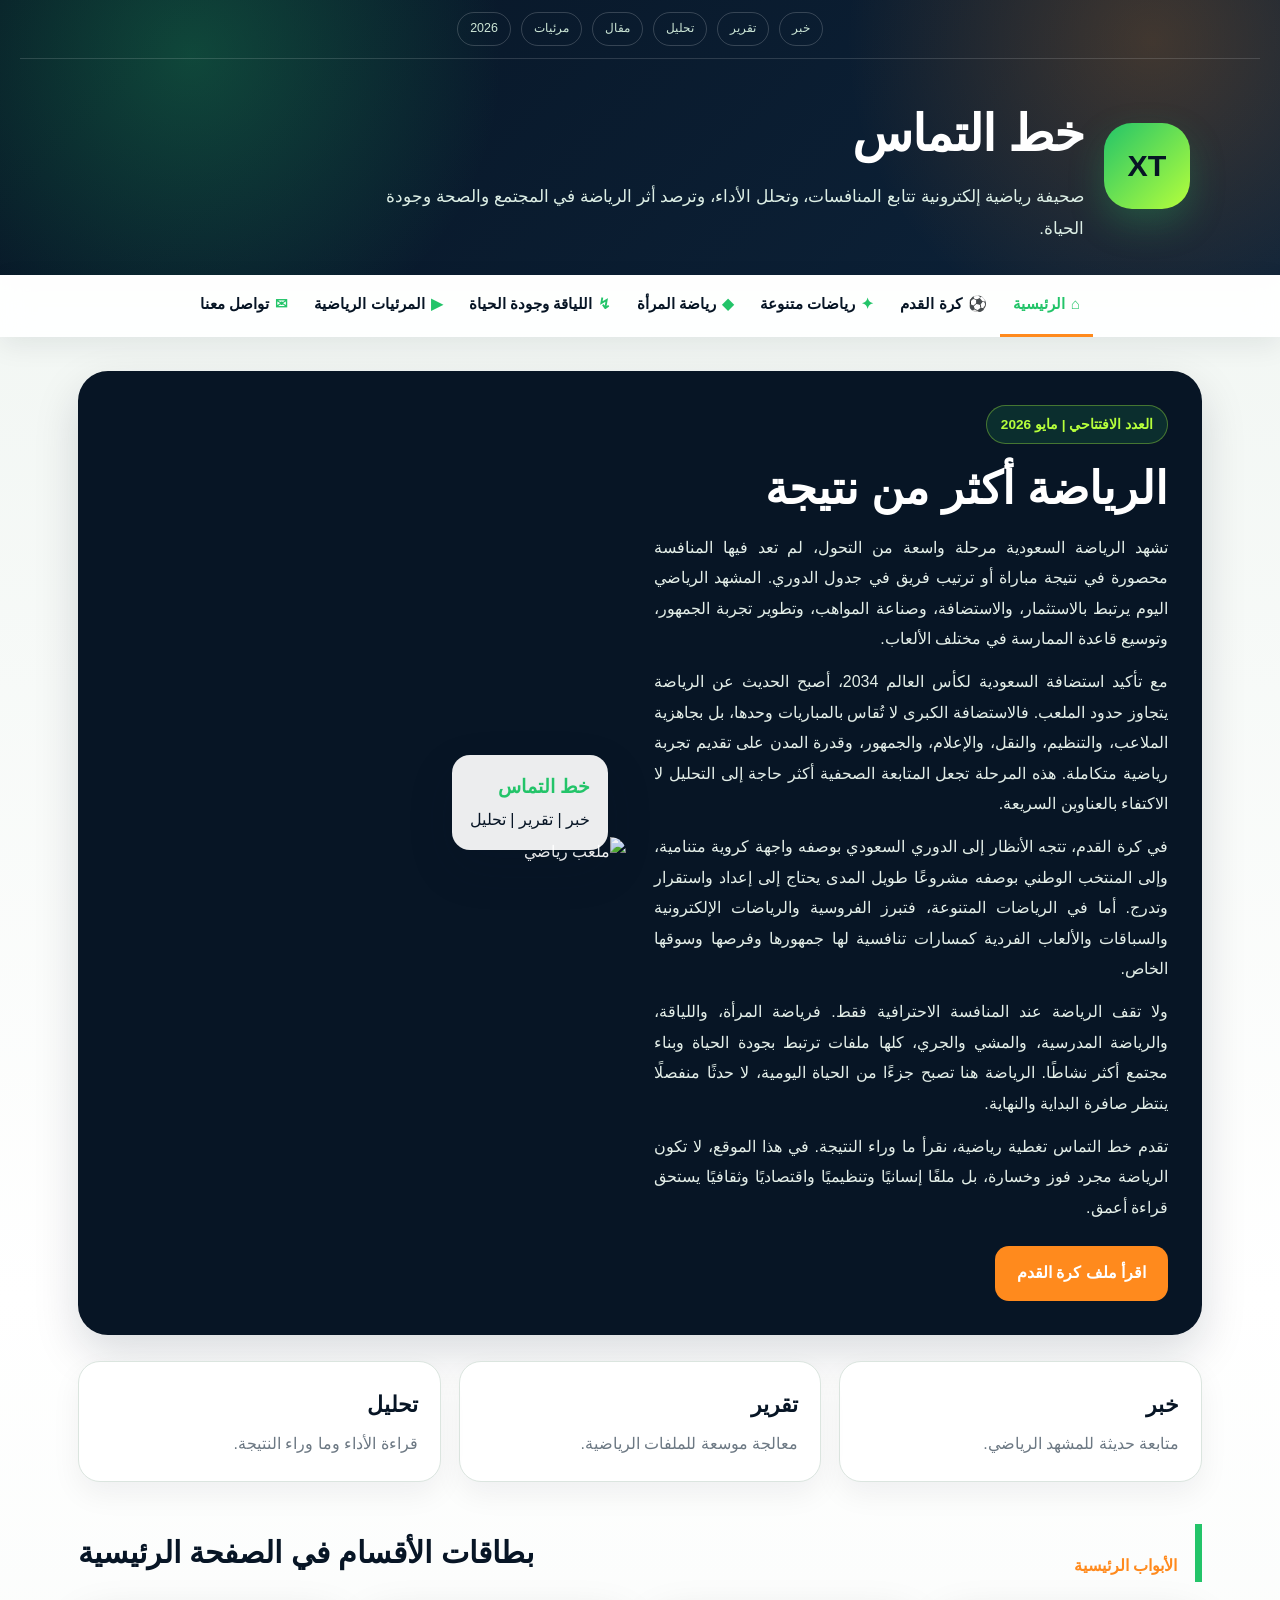
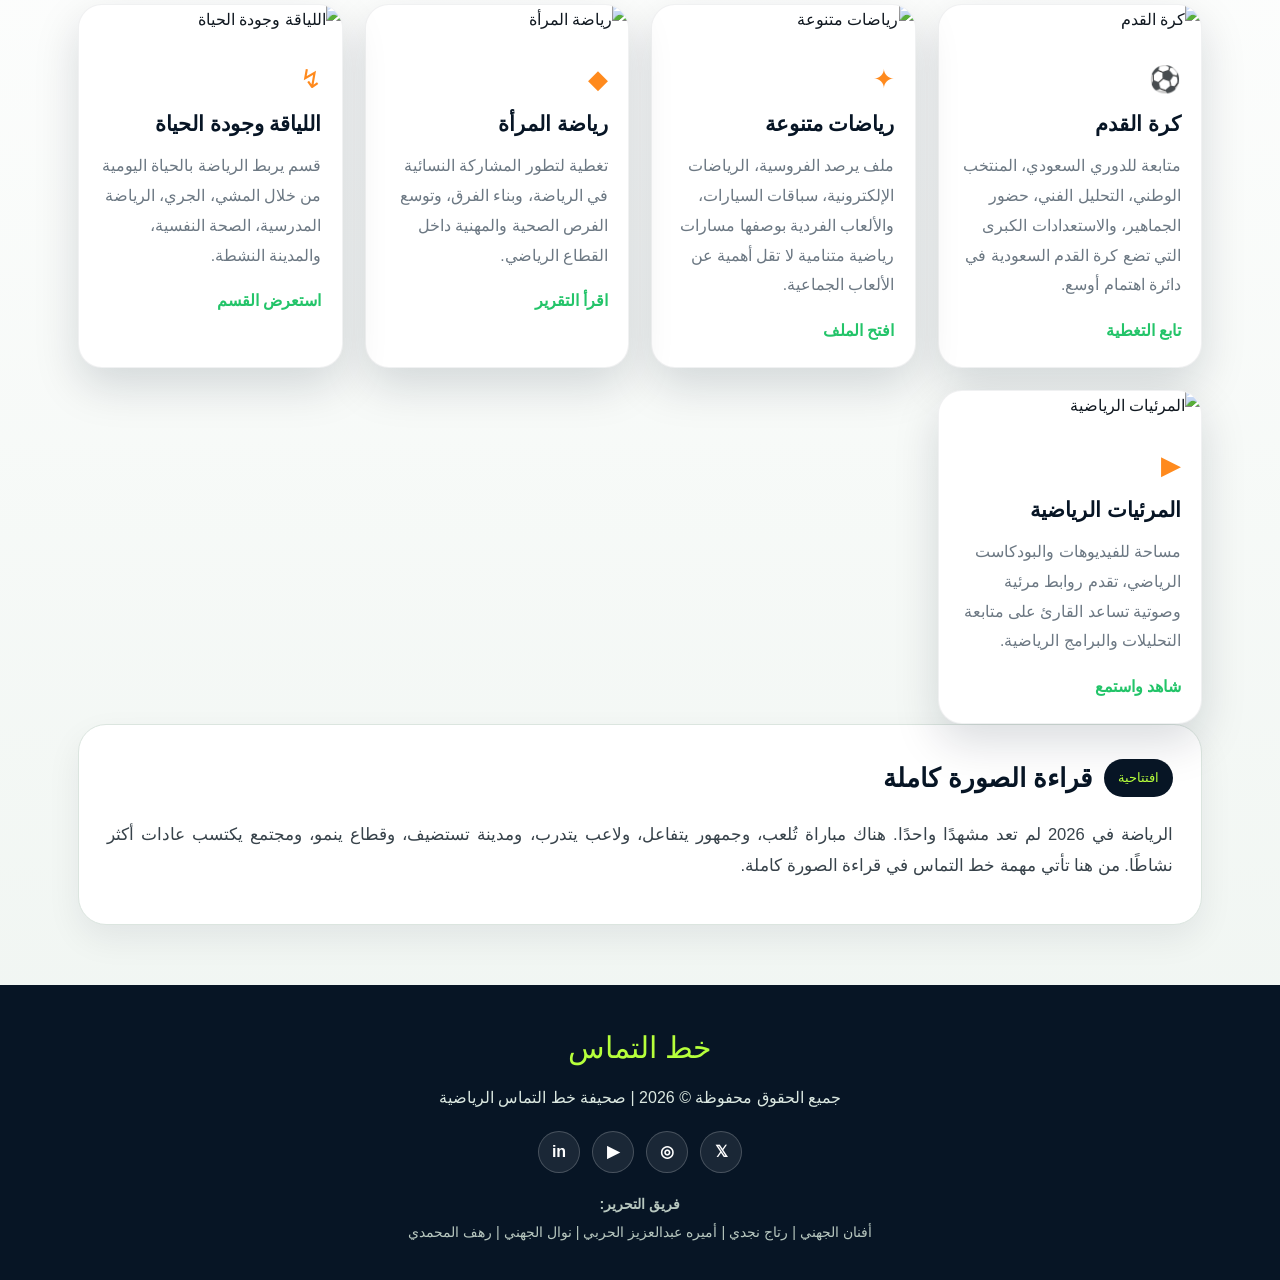
==== commit cb8886c4: "Update index.html" ====
--- a/index.html
+++ b/index.html
@@ -7,7 +7,9 @@
 <meta name="description" content="صحيفة خط التماس الرياضية الإلكترونية: أخبار وتقارير وتحليلات رياضية حديثة.">
 <link rel="stylesheet" href="style.css">
 </head>
+
 <body>
+
 <header class="masthead">
     <div class="score-strip">
         <span>خبر</span>
@@ -17,6 +19,7 @@
         <span>مرئيات</span>
         <span>2026</span>
     </div>
+
     <div class="brand-zone">
         <div class="brand-mark">XT</div>
         <div>
@@ -25,59 +28,151 @@
         </div>
     </div>
 </header>
+
 <nav class="nav-field">
     <ul>
         <li><a href="index.html" class="active"><span>⌂</span>الرئيسية</a></li>
-<li><a href="football.html" class=""><span>⚽</span>كرة القدم</a></li>
-<li><a href="sports.html" class=""><span>✦</span>رياضات متنوعة</a></li>
-<li><a href="women.html" class=""><span>◆</span>رياضة المرأة</a></li>
-<li><a href="fitness.html" class=""><span>↯</span>اللياقة وجودة الحياة</a></li>
-<li><a href="media.html" class=""><span>▶</span>المرئيات الرياضية</a></li>
-<li><a href="contact.html" class=""><span>✉</span>تواصل معنا</a></li>
+        <li><a href="football.html"><span>⚽</span>كرة القدم</a></li>
+        <li><a href="sports.html"><span>✦</span>رياضات متنوعة</a></li>
+        <li><a href="women.html"><span>◆</span>رياضة المرأة</a></li>
+        <li><a href="fitness.html"><span>↯</span>اللياقة وجودة الحياة</a></li>
+        <li><a href="media.html"><span>▶</span>المرئيات الرياضية</a></li>
+        <li><a href="contact.html"><span>✉</span>تواصل معنا</a></li>
     </ul>
 </nav>
+
 <main>
+
 <section class="lead-arena">
     <div class="lead-copy">
         <span class="kicker">العدد الافتتاحي | مايو 2026</span>
+
         <h2>الرياضة أكثر من نتيجة</h2>
-        <p>تتسارع الحركة الرياضية في السعودية مع اتساع المنافسات المحلية وتزايد حضور الفعاليات الدولية، فيما تتحول الرياضة إلى قطاع مؤثر في الترفيه والصحة والسياحة والعمل.</p>
-        <p>في كرة القدم، يفرض تطور الدوري والاستعدادات الكبرى للاستضافة العالمية أسئلة تتجاوز النتيجة: كيف تُبنى الفرق؟ كيف يدار الموسم؟ وما أثر الجمهور والإعلام في رفع قيمة المنافسة؟</p>
-        <p>وفي الرياضات المتنوعة، تتقدم الفروسية والرياضات الإلكترونية والسباقات والألعاب الفردية بوصفها مجالات منافسة واستثمار وتدريب، لا عناوين جانبية في الصفحة الرياضية.</p>
-        <p>تمنح هذه النسخة مساحة واضحة لرياضة المرأة واللياقة وجودة الحياة، مع متابعة تعتمد على الخبر والتقرير والتحليل، وتربط الرياضة بالصحة والمجتمع والفرص المهنية.</p>
+
+        <p>تشهد الرياضة السعودية مرحلة واسعة من التحول، لم تعد فيها المنافسة محصورة في نتيجة مباراة أو ترتيب فريق في جدول الدوري. المشهد الرياضي اليوم يرتبط بالاستثمار، والاستضافة، وصناعة المواهب، وتطوير تجربة الجمهور، وتوسيع قاعدة الممارسة في مختلف الألعاب.</p>
+
+        <p>مع تأكيد استضافة السعودية لكأس العالم 2034، أصبح الحديث عن الرياضة يتجاوز حدود الملعب. فالاستضافة الكبرى لا تُقاس بالمباريات وحدها، بل بجاهزية الملاعب، والتنظيم، والنقل، والإعلام، والجمهور، وقدرة المدن على تقديم تجربة رياضية متكاملة. هذه المرحلة تجعل المتابعة الصحفية أكثر حاجة إلى التحليل لا الاكتفاء بالعناوين السريعة.</p>
+
+        <p>في كرة القدم، تتجه الأنظار إلى الدوري السعودي بوصفه واجهة كروية متنامية، وإلى المنتخب الوطني بوصفه مشروعًا طويل المدى يحتاج إلى إعداد واستقرار وتدرج. أما في الرياضات المتنوعة، فتبرز الفروسية والرياضات الإلكترونية والسباقات والألعاب الفردية كمسارات تنافسية لها جمهورها وفرصها وسوقها الخاص.</p>
+
+        <p>ولا تقف الرياضة عند المنافسة الاحترافية فقط. فرياضة المرأة، واللياقة، والرياضة المدرسية، والمشي والجري، كلها ملفات ترتبط بجودة الحياة وبناء مجتمع أكثر نشاطًا. الرياضة هنا تصبح جزءًا من الحياة اليومية، لا حدثًا منفصلًا ينتظر صافرة البداية والنهاية.</p>
+
+        <p>تقدم خط التماس تغطية رياضية، نقرأ ما وراء النتيجة. في هذا الموقع، لا تكون الرياضة مجرد فوز وخسارة، بل ملفًا إنسانيًا وتنظيميًا واقتصاديًا وثقافيًا يستحق قراءة أعمق.</p>
+
         <a class="action-link" href="football.html">اقرأ ملف كرة القدم</a>
     </div>
+
     <div class="lead-visual">
         <img src="https://images.unsplash.com/photo-1517927033932-b3d18e61fb3a?auto=format&fit=crop&w=1500&q=80" alt="ملعب رياضي">
-        <div class="floating-card"><strong>خط التماس</strong><span>خبر | تقرير | تحليل</span></div>
+        <div class="floating-card">
+            <strong>خط التماس</strong>
+            <span>خبر | تقرير | تحليل</span>
+        </div>
     </div>
 </section>
 
 <section class="dashboard">
-    <div class="dash-item"><strong>خبر</strong><span>متابعة حديثة للمشهد الرياضي.</span></div>
-    <div class="dash-item"><strong>تقرير</strong><span>معالجة موسعة للملفات الرياضية.</span></div>
-    <div class="dash-item"><strong>تحليل</strong><span>قراءة الأداء وما وراء النتيجة.</span></div>
+    <div class="dash-item">
+        <strong>خبر</strong>
+        <span>متابعة حديثة للمشهد الرياضي.</span>
+    </div>
+
+    <div class="dash-item">
+        <strong>تقرير</strong>
+        <span>معالجة موسعة للملفات الرياضية.</span>
+    </div>
+
+    <div class="dash-item">
+        <strong>تحليل</strong>
+        <span>قراءة الأداء وما وراء النتيجة.</span>
+    </div>
 </section>
 
-<section class="section-title"><span>الأبواب الرئيسية</span><h2>ملفات رياضية متكاملة</h2></section>
+<section class="section-title">
+    <span>الأبواب الرئيسية</span>
+    <h2>بطاقات الأقسام في الصفحة الرئيسية</h2>
+</section>
+
 <section class="portal-grid">
-    <article><img src="https://images.unsplash.com/photo-1579952363873-27f3bade9f55?auto=format&fit=crop&w=1300&q=80" alt="كرة القدم"><div><span>⚽</span><h3>كرة القدم</h3><p>الدوري، المنتخب، التحليل الفني، الجماهير، والاستضافة العالمية.</p><a href="football.html">تابع التغطية</a></div></article>
-    <article><img src="https://images.unsplash.com/photo-1553284965-83fd3e82fa5a?auto=format&fit=crop&w=1300&q=80" alt="رياضات متنوعة"><div><span>✦</span><h3>رياضات متنوعة</h3><p>الفروسية، الرياضات الإلكترونية، السباقات، والألعاب الفردية.</p><a href="sports.html">افتح الملف</a></div></article>
-    <article><img src="https://images.unsplash.com/photo-1517649763962-0c623066013b?auto=format&fit=crop&w=1300&q=80" alt="رياضة المرأة"><div><span>◆</span><h3>رياضة المرأة</h3><p>مشاركة منظمة، فرق، صحة، وفرص مهنية في القطاع الرياضي.</p><a href="women.html">اقرأ التقرير</a></div></article>
-    <article><img src="https://images.unsplash.com/photo-1476480862126-209bfaa8edc8?auto=format&fit=crop&w=1300&q=80" alt="اللياقة"><div><span>↯</span><h3>اللياقة وجودة الحياة</h3><p>المشي والجري، الصحة النفسية، الرياضة المدرسية، والمدينة النشطة.</p><a href="fitness.html">استعرض القسم</a></div></article>
-    <article><img src="https://images.unsplash.com/photo-1461896836934-ffe607ba8211?auto=format&fit=crop&w=1300&q=80" alt="المرئيات الرياضية"><div><span>▶</span><h3>المرئيات الرياضية</h3><p>فيديوهات وبودكاست رياضي بروابط خارجية مباشرة.</p><a href="media.html">شاهد واستمع</a></div></article>
+
+    <article>
+        <img src="https://images.unsplash.com/photo-1579952363873-27f3bade9f55?auto=format&fit=crop&w=1300&q=80" alt="كرة القدم">
+        <div>
+            <span>⚽</span>
+            <h3>كرة القدم</h3>
+            <p>متابعة للدوري السعودي، المنتخب الوطني، التحليل الفني، حضور الجماهير، والاستعدادات الكبرى التي تضع كرة القدم السعودية في دائرة اهتمام أوسع.</p>
+            <a href="football.html">تابع التغطية</a>
+        </div>
+    </article>
+
+    <article>
+        <img src="https://images.unsplash.com/photo-1553284965-83fd3e82fa5a?auto=format&fit=crop&w=1300&q=80" alt="رياضات متنوعة">
+        <div>
+            <span>✦</span>
+            <h3>رياضات متنوعة</h3>
+            <p>ملف يرصد الفروسية، الرياضات الإلكترونية، سباقات السيارات، والألعاب الفردية بوصفها مسارات رياضية متنامية لا تقل أهمية عن الألعاب الجماعية.</p>
+            <a href="sports.html">افتح الملف</a>
+        </div>
+    </article>
+
+    <article>
+        <img src="https://images.unsplash.com/photo-1517649763962-0c623066013b?auto=format&fit=crop&w=1300&q=80" alt="رياضة المرأة">
+        <div>
+            <span>◆</span>
+            <h3>رياضة المرأة</h3>
+            <p>تغطية لتطور المشاركة النسائية في الرياضة، وبناء الفرق، وتوسع الفرص الصحية والمهنية داخل القطاع الرياضي.</p>
+            <a href="women.html">اقرأ التقرير</a>
+        </div>
+    </article>
+
+    <article>
+        <img src="https://images.unsplash.com/photo-1476480862126-209bfaa8edc8?auto=format&fit=crop&w=1300&q=80" alt="اللياقة وجودة الحياة">
+        <div>
+            <span>↯</span>
+            <h3>اللياقة وجودة الحياة</h3>
+            <p>قسم يربط الرياضة بالحياة اليومية من خلال المشي، الجري، الرياضة المدرسية، الصحة النفسية، والمدينة النشطة.</p>
+            <a href="fitness.html">استعرض القسم</a>
+        </div>
+    </article>
+
+    <article>
+        <img src="https://images.unsplash.com/photo-1461896836934-ffe607ba8211?auto=format&fit=crop&w=1300&q=80" alt="المرئيات الرياضية">
+        <div>
+            <span>▶</span>
+            <h3>المرئيات الرياضية</h3>
+            <p>مساحة للفيديوهات والبودكاست الرياضي، تقدم روابط مرئية وصوتية تساعد القارئ على متابعة التحليلات والبرامج الرياضية.</p>
+            <a href="media.html">شاهد واستمع</a>
+        </div>
+    </article>
+
 </section>
+
+<section class="long-read">
+    <div class="read-head">
+        <span>افتتاحية</span>
+        <h2>قراءة الصورة كاملة</h2>
+    </div>
+
+    <p>الرياضة في 2026 لم تعد مشهدًا واحدًا. هناك مباراة تُلعب، وجمهور يتفاعل، ولاعب يتدرب، ومدينة تستضيف، وقطاع ينمو، ومجتمع يكتسب عادات أكثر نشاطًا. من هنا تأتي مهمة خط التماس في قراءة الصورة كاملة.</p>
+</section>
+
 </main>
+
 <footer>
     <div class="footer-logo">خط التماس</div>
     <p>جميع الحقوق محفوظة &copy; 2026 | صحيفة خط التماس الرياضية</p>
+
     <div class="social-section">
         <a href="https://x.com/" target="_blank" rel="noopener noreferrer" aria-label="إكس">𝕏</a>
         <a href="https://www.instagram.com/" target="_blank" rel="noopener noreferrer" aria-label="إنستغرام">◎</a>
         <a href="https://www.youtube.com/" target="_blank" rel="noopener noreferrer" aria-label="يوتيوب">▶</a>
         <a href="https://www.linkedin.com/" target="_blank" rel="noopener noreferrer" aria-label="لينكدإن">in</a>
     </div>
-    <p class="footer-team"><strong>فريق التحرير:</strong><br>أفنان الجهني | رتاج نجدي | أميره عبدالعزيز الحربي | نوال الجهني | رهف المحمدي</p>
+
+    <p class="footer-team">
+        <strong>فريق التحرير:</strong><br>
+        أفنان الجهني | رتاج نجدي | أميره عبدالعزيز الحربي | نوال الجهني | رهف المحمدي
+    </p>
 </footer>
 
 </body>
--- a/style.css
+++ b/style.css
@@ -1,62 +1,630 @@
 @import url('https://fonts.googleapis.com/css2?family=Readex+Pro:wght@400;500;700&family=Noto+Kufi+Arabic:wght@600;700;800&display=swap');
 
-:root{
-    --navy:#071525;--navy2:#0d233a;--green:#23c469;--lime:#b6ff3b;--orange:#ff8a1d;--white:#ffffff;--soft:#f3f7f5;--ink:#101820;--muted:#6c7883;--line:#dbe5df;--shadow:0 18px 45px rgba(7,21,37,.15)
-}
-*{box-sizing:border-box;margin:0;padding:0}
-body{direction:rtl;text-align:right;background:linear-gradient(180deg,#eef4f0 0%,#ffffff 45%,#eef4f0 100%);color:var(--ink);font-family:'Readex Pro',Tahoma,Arial,sans-serif;line-height:1.9}
-a{text-decoration:none}
-.masthead{background:radial-gradient(circle at 15% 20%,rgba(35,196,105,.28),transparent 28%),radial-gradient(circle at 90% 15%,rgba(255,138,29,.22),transparent 26%),linear-gradient(135deg,var(--navy),var(--navy2));color:var(--white);padding:0 20px 30px;overflow:hidden;position:relative}
-.score-strip{display:flex;justify-content:center;gap:10px;flex-wrap:wrap;padding:12px 0;border-bottom:1px solid rgba(255,255,255,.14)}
-.score-strip span{font-size:.78rem;color:#cce6d6;border:1px solid rgba(255,255,255,.18);border-radius:999px;padding:4px 12px}
-.brand-zone{max-width:1100px;margin:28px auto 0;display:flex;align-items:center;gap:20px}
-.brand-mark{width:86px;height:86px;border-radius:28px;background:linear-gradient(135deg,var(--green),var(--lime));color:var(--navy);display:flex;align-items:center;justify-content:center;font-family:'Noto Kufi Arabic',sans-serif;font-weight:800;font-size:1.9rem;box-shadow:0 15px 35px rgba(35,196,105,.25)}
-.brand-zone h1{font-family:'Noto Kufi Arabic',sans-serif;font-size:3.1rem;letter-spacing:-1px}
-.brand-zone p{max-width:720px;color:#dceee5;font-size:1.05rem}
-.nav-field{background:rgba(255,255,255,.92);backdrop-filter:blur(14px);position:sticky;top:0;z-index:20;box-shadow:0 8px 28px rgba(7,21,37,.08)}
-.nav-field ul{list-style:none;display:flex;justify-content:center;flex-wrap:wrap;max-width:1180px;margin:auto}
-.nav-field a{color:var(--navy);display:flex;align-items:center;gap:6px;padding:15px 13px;font-size:.95rem;font-weight:700;border-bottom:3px solid transparent}
-.nav-field a span{color:var(--green);font-weight:800}
-.nav-field a.active,.nav-field a:hover{border-bottom-color:var(--orange);color:var(--green)}
-main{max-width:1160px;margin:34px auto;padding:0 18px}
-.lead-arena{display:grid;grid-template-columns:1fr 1fr;gap:28px;align-items:center;background:var(--navy);color:var(--white);border-radius:30px;padding:34px;box-shadow:var(--shadow);overflow:hidden}
-.kicker{display:inline-block;background:rgba(35,196,105,.14);color:var(--lime);border:1px solid rgba(182,255,59,.35);padding:6px 14px;border-radius:999px;font-size:.85rem;font-weight:700;margin-bottom:14px}
-.lead-copy h2{font-family:'Noto Kufi Arabic',sans-serif;font-size:2.8rem;line-height:1.35;margin-bottom:14px}
-.lead-copy p{color:#e3eee8;margin-bottom:13px;text-align:justify}
-.action-link{display:inline-block;margin-top:10px;background:var(--orange);color:#fff;padding:12px 22px;border-radius:14px;font-weight:700}
-.lead-visual{position:relative}.lead-visual img{width:100%;height:390px;object-fit:cover;border-radius:26px;filter:saturate(1.08)}
-.floating-card{position:absolute;bottom:18px;right:18px;background:rgba(255,255,255,.92);color:var(--navy);border-radius:18px;padding:14px 18px;box-shadow:var(--shadow)}
-.floating-card strong{display:block;color:var(--green);font-size:1.2rem}
-.dashboard{display:grid;grid-template-columns:repeat(3,1fr);gap:18px;margin:26px 0}
-.dash-item{background:#fff;border:1px solid var(--line);border-radius:22px;padding:22px;box-shadow:0 12px 30px rgba(7,21,37,.06)}
-.dash-item strong{display:block;color:var(--navy);font-size:1.35rem;margin-bottom:4px}.dash-item span{color:var(--muted)}
-.section-title{margin:42px 0 22px;display:flex;align-items:end;justify-content:space-between;gap:18px;border-right:7px solid var(--green);padding-right:18px}
-.section-title span{color:var(--orange);font-weight:700}.section-title h2{font-family:'Noto Kufi Arabic',sans-serif;color:var(--navy);font-size:1.9rem}
-.portal-grid{display:grid;grid-template-columns:repeat(auto-fit,minmax(245px,1fr));gap:22px}
-.portal-grid article{background:#fff;border-radius:24px;overflow:hidden;box-shadow:var(--shadow);border:1px solid rgba(7,21,37,.06)}
-.portal-grid img{width:100%;height:190px;object-fit:cover}.portal-grid div{padding:20px}.portal-grid span{color:var(--orange);font-size:1.6rem}
-.portal-grid h3{font-family:'Noto Kufi Arabic',sans-serif;color:var(--navy);font-size:1.3rem}.portal-grid p{color:var(--muted);font-size:.98rem;margin:8px 0 16px}.portal-grid a{color:var(--green);font-weight:700}
-.page-hero{border-radius:30px;padding:48px 34px;color:#fff;background:linear-gradient(135deg,rgba(7,21,37,.92),rgba(13,35,58,.82)),url('https://images.unsplash.com/photo-1574629810360-7efbbe195018?auto=format&fit=crop&w=1500&q=80') center/cover;box-shadow:var(--shadow)}
-.page-hero h1{font-family:'Noto Kufi Arabic',sans-serif;font-size:2.45rem;line-height:1.45;max-width:880px}.page-hero p{max-width:850px;color:#e4eee8;font-size:1.08rem;margin-top:10px}
-.sports-bg{background:linear-gradient(135deg,rgba(7,21,37,.9),rgba(35,196,105,.45)),url('https://images.unsplash.com/photo-1553284965-83fd3e82fa5a?auto=format&fit=crop&w=1500&q=80') center/cover}
-.women-bg{background:linear-gradient(135deg,rgba(7,21,37,.9),rgba(255,138,29,.34)),url('https://images.unsplash.com/photo-1579952363873-27f3bade9f55?auto=format&fit=crop&w=1500&q=80') center/cover}
-.fitness-bg{background:linear-gradient(135deg,rgba(7,21,37,.9),rgba(35,196,105,.36)),url('https://images.unsplash.com/photo-1476480862126-209bfaa8edc8?auto=format&fit=crop&w=1500&q=80') center/cover}
-.media-bg{background:linear-gradient(135deg,rgba(7,21,37,.9),rgba(255,138,29,.4)),url('https://images.unsplash.com/photo-1461896836934-ffe607ba8211?auto=format&fit=crop&w=1500&q=80') center/cover}
-.contact-bg{background:linear-gradient(135deg,rgba(7,21,37,.9),rgba(35,196,105,.38)),url('https://images.unsplash.com/photo-1522778119026-d647f0596c20?auto=format&fit=crop&w=1500&q=80') center/cover}
-.article-shell{margin-top:26px;display:grid;gap:26px}.long-read{background:#fff;border:1px solid var(--line);border-radius:28px;padding:28px;box-shadow:0 14px 34px rgba(7,21,37,.07)}
-.read-head{display:flex;align-items:center;gap:12px;flex-wrap:wrap;margin-bottom:16px}.read-head span{background:var(--navy);color:var(--lime);border-radius:999px;padding:6px 14px;font-size:.84rem}
-.read-head h2{font-family:'Noto Kufi Arabic',sans-serif;color:var(--navy);font-size:1.65rem}.long-read img{width:100%;height:350px;object-fit:cover;border-radius:22px;margin-bottom:20px}
-.long-read p{color:#37424a;margin-bottom:14px;text-align:justify;font-size:1.04rem}.long-read p a{color:#0b7d42;font-weight:700;border-bottom:1px dotted #0b7d42}
-.keywords{border-top:1px solid var(--line);padding-top:14px;margin-top:18px;display:flex;gap:8px;flex-wrap:wrap;align-items:center}.keywords strong{color:var(--navy)}.keywords span{background:#eef7f1;color:#0b7d42;border:1px solid #d5eadb;border-radius:999px;padding:4px 10px;font-size:.82rem}
-.visual-panel{background:#fff;border-radius:26px;padding:28px;box-shadow:var(--shadow);border:1px solid var(--line)}
-.visual-panel h2{font-family:'Noto Kufi Arabic',sans-serif;color:var(--navy);margin-bottom:18px}.video-grid{display:grid;grid-template-columns:repeat(auto-fit,minmax(220px,1fr));gap:18px}
-.video-card{background:linear-gradient(180deg,#ffffff,#f6fbf8);border:1px solid var(--line);border-radius:20px;padding:20px;text-align:center}.video-card h3{color:var(--navy);font-size:1.15rem}.video-card p{color:var(--muted);margin-top:8px}
-.play{width:58px;height:58px;border-radius:50%;margin:0 auto 12px;background:var(--orange);color:#fff;display:flex;align-items:center;justify-content:center;font-weight:800}
-.video-card a{display:inline-block;margin-top:14px;background:var(--green);color:#fff;padding:9px 18px;border-radius:13px;font-weight:700}
-.contact-layout{display:grid;grid-template-columns:1.15fr .85fr;gap:24px;margin-top:26px}.contact-card,.team-card{background:#fff;border-radius:28px;padding:28px;box-shadow:var(--shadow);border:1px solid var(--line)}
-.contact-card label{display:block;color:var(--navy);font-weight:700;margin:12px 0 6px}.contact-card input,.contact-card textarea{width:100%;border:1px solid var(--line);border-radius:14px;padding:13px 14px;font-family:inherit;font-size:1rem;background:#fbfdfc}
-.contact-card input:focus,.contact-card textarea:focus{outline:none;border-color:var(--green)}.contact-card button{width:100%;margin-top:16px;border:0;background:var(--orange);color:#fff;border-radius:16px;padding:14px;font-weight:800;font-size:1.05rem;cursor:pointer}
-.team-card h2{font-family:'Noto Kufi Arabic',sans-serif;color:var(--navy);margin-bottom:16px}.team-card ul{list-style:none}.team-card li{background:#f6fbf8;border:1px solid var(--line);border-radius:18px;padding:14px 16px;margin-bottom:12px}.team-card strong{display:block;color:var(--navy)}.team-card span{color:var(--green);font-weight:700}
-.references-line{margin:22px auto 0;font-size:.76rem;color:#6f7b84;text-align:center}.references-line a{font-size:.76rem;color:var(--navy);font-weight:700}
-footer{margin-top:60px;background:var(--navy);color:#dbe8e1;padding:34px 20px;text-align:center}.footer-logo{font-family:'Noto Kufi Arabic',sans-serif;font-size:1.9rem;color:var(--lime);margin-bottom:6px}.social-section{display:flex;gap:12px;justify-content:center;margin:18px 0}.social-section a{width:42px;height:42px;border-radius:50%;display:flex;align-items:center;justify-content:center;background:rgba(255,255,255,.08);color:#fff;border:1px solid rgba(255,255,255,.2);font-weight:800}.footer-team{font-size:.9rem;color:#b7c7bf}
-@media(max-width:800px){.brand-zone{align-items:flex-start}.brand-zone h1{font-size:2.25rem}.brand-mark{width:70px;height:70px;font-size:1.45rem}.nav-field a{font-size:.86rem;padding:11px 8px}main{padding:0 12px;margin:24px auto}.lead-arena,.contact-layout{grid-template-columns:1fr}.lead-arena{padding:24px;border-radius:24px}.lead-copy h2,.page-hero h1{font-size:1.85rem}.lead-visual img,.long-read img{height:245px}.dashboard{grid-template-columns:1fr}.section-title{display:block}.long-read,.visual-panel,.contact-card,.team-card{padding:20px}}
+:root {
+    --navy:#071525;
+    --navy2:#0d233a;
+    --green:#23c469;
+    --lime:#b6ff3b;
+    --orange:#ff8a1d;
+    --white:#ffffff;
+    --soft:#f3f7f5;
+    --ink:#101820;
+    --muted:#6c7883;
+    --line:#dbe5df;
+    --shadow:0 18px 45px rgba(7,21,37,.15);
+}
+
+* { box-sizing:border-box; margin:0; padding:0; }
+
+body {
+    direction:rtl;
+    text-align:right;
+    background:linear-gradient(180deg,#eef4f0 0%,#ffffff 45%,#eef4f0 100%);
+    color:var(--ink);
+    font-family:'Readex Pro',Tahoma,Arial,sans-serif;
+    line-height:1.9;
+}
+
+a { text-decoration:none; }
+
+.masthead {
+    background:
+        radial-gradient(circle at 15% 20%, rgba(35,196,105,.28), transparent 28%),
+        radial-gradient(circle at 90% 15%, rgba(255,138,29,.22), transparent 26%),
+        linear-gradient(135deg,var(--navy),var(--navy2));
+    color:var(--white);
+    padding:0 20px 30px;
+    overflow:hidden;
+    position:relative;
+}
+
+.score-strip {
+    display:flex;
+    justify-content:center;
+    gap:10px;
+    flex-wrap:wrap;
+    padding:12px 0;
+    border-bottom:1px solid rgba(255,255,255,.14);
+}
+
+.score-strip span {
+    font-size:.78rem;
+    color:#cce6d6;
+    border:1px solid rgba(255,255,255,.18);
+    border-radius:999px;
+    padding:4px 12px;
+}
+
+.brand-zone {
+    max-width:1100px;
+    margin:28px auto 0;
+    display:flex;
+    align-items:center;
+    gap:20px;
+}
+
+.brand-mark {
+    width:86px;
+    height:86px;
+    border-radius:28px;
+    background:linear-gradient(135deg,var(--green),var(--lime));
+    color:var(--navy);
+    display:flex;
+    align-items:center;
+    justify-content:center;
+    font-family:'Noto Kufi Arabic',sans-serif;
+    font-weight:800;
+    font-size:1.9rem;
+    box-shadow:0 15px 35px rgba(35,196,105,.25);
+}
+
+.brand-zone h1 {
+    font-family:'Noto Kufi Arabic',sans-serif;
+    font-size:3.1rem;
+    letter-spacing:-1px;
+}
+
+.brand-zone p {
+    max-width:720px;
+    color:#dceee5;
+    font-size:1.05rem;
+}
+
+.nav-field {
+    background:rgba(255,255,255,.92);
+    backdrop-filter:blur(14px);
+    position:sticky;
+    top:0;
+    z-index:20;
+    box-shadow:0 8px 28px rgba(7,21,37,.08);
+}
+
+.nav-field ul {
+    list-style:none;
+    display:flex;
+    justify-content:center;
+    flex-wrap:wrap;
+    max-width:1180px;
+    margin:auto;
+}
+
+.nav-field a {
+    color:var(--navy);
+    display:flex;
+    align-items:center;
+    gap:6px;
+    padding:15px 13px;
+    font-size:.95rem;
+    font-weight:700;
+    border-bottom:3px solid transparent;
+}
+
+.nav-field a span { color:var(--green); font-weight:800; }
+
+.nav-field a.active,
+.nav-field a:hover {
+    border-bottom-color:var(--orange);
+    color:var(--green);
+}
+
+main {
+    max-width:1160px;
+    margin:34px auto;
+    padding:0 18px;
+}
+
+.lead-arena {
+    display:grid;
+    grid-template-columns:1fr 1fr;
+    gap:28px;
+    align-items:center;
+    background:var(--navy);
+    color:var(--white);
+    border-radius:30px;
+    padding:34px;
+    box-shadow:var(--shadow);
+    overflow:hidden;
+}
+
+.kicker {
+    display:inline-block;
+    background:rgba(35,196,105,.14);
+    color:var(--lime);
+    border:1px solid rgba(182,255,59,.35);
+    padding:6px 14px;
+    border-radius:999px;
+    font-size:.85rem;
+    font-weight:700;
+    margin-bottom:14px;
+}
+
+.lead-copy h2 {
+    font-family:'Noto Kufi Arabic',sans-serif;
+    font-size:2.8rem;
+    line-height:1.35;
+    margin-bottom:14px;
+}
+
+.lead-copy p {
+    color:#e3eee8;
+    margin-bottom:13px;
+    text-align:justify;
+}
+
+.action-link {
+    display:inline-block;
+    margin-top:10px;
+    background:var(--orange);
+    color:#fff;
+    padding:12px 22px;
+    border-radius:14px;
+    font-weight:700;
+}
+
+.lead-visual { position:relative; }
+
+.lead-visual img {
+    width:100%;
+    height:390px;
+    object-fit:cover;
+    border-radius:26px;
+    filter:saturate(1.08);
+}
+
+.floating-card {
+    position:absolute;
+    bottom:18px;
+    right:18px;
+    background:rgba(255,255,255,.92);
+    color:var(--navy);
+    border-radius:18px;
+    padding:14px 18px;
+    box-shadow:var(--shadow);
+}
+
+.floating-card strong {
+    display:block;
+    color:var(--green);
+    font-size:1.2rem;
+}
+
+.dashboard {
+    display:grid;
+    grid-template-columns:repeat(3,1fr);
+    gap:18px;
+    margin:26px 0;
+}
+
+.dash-item {
+    background:#fff;
+    border:1px solid var(--line);
+    border-radius:22px;
+    padding:22px;
+    box-shadow:0 12px 30px rgba(7,21,37,.06);
+}
+
+.dash-item strong {
+    display:block;
+    color:var(--navy);
+    font-size:1.35rem;
+    margin-bottom:4px;
+}
+
+.dash-item span { color:var(--muted); }
+
+.section-title {
+    margin:42px 0 22px;
+    display:flex;
+    align-items:end;
+    justify-content:space-between;
+    gap:18px;
+    border-right:7px solid var(--green);
+    padding-right:18px;
+}
+
+.section-title span {
+    color:var(--orange);
+    font-weight:700;
+}
+
+.section-title h2 {
+    font-family:'Noto Kufi Arabic',sans-serif;
+    color:var(--navy);
+    font-size:1.9rem;
+}
+
+.portal-grid {
+    display:grid;
+    grid-template-columns:repeat(auto-fit,minmax(245px,1fr));
+    gap:22px;
+}
+
+.portal-grid article {
+    background:#fff;
+    border-radius:24px;
+    overflow:hidden;
+    box-shadow:var(--shadow);
+    border:1px solid rgba(7,21,37,.06);
+}
+
+.portal-grid img {
+    width:100%;
+    height:190px;
+    object-fit:cover;
+}
+
+.portal-grid div { padding:20px; }
+
+.portal-grid span {
+    color:var(--orange);
+    font-size:1.6rem;
+}
+
+.portal-grid h3 {
+    font-family:'Noto Kufi Arabic',sans-serif;
+    color:var(--navy);
+    font-size:1.3rem;
+}
+
+.portal-grid p {
+    color:var(--muted);
+    font-size:.98rem;
+    margin:8px 0 16px;
+}
+
+.portal-grid a {
+    color:var(--green);
+    font-weight:700;
+}
+
+.page-hero {
+    border-radius:30px;
+    padding:48px 34px;
+    color:#fff;
+    background:linear-gradient(135deg,rgba(7,21,37,.92),rgba(13,35,58,.82)),url('https://images.unsplash.com/photo-1522778119026-d647f0596c20?auto=format&fit=crop&w=1500&q=80') center/cover;
+    box-shadow:var(--shadow);
+}
+
+.page-hero h1 {
+    font-family:'Noto Kufi Arabic',sans-serif;
+    font-size:2.45rem;
+    line-height:1.45;
+    max-width:880px;
+}
+
+.page-hero p {
+    max-width:850px;
+    color:#e4eee8;
+    font-size:1.08rem;
+    margin-top:10px;
+}
+
+.sports-bg {
+    background:linear-gradient(135deg,rgba(7,21,37,.9),rgba(35,196,105,.45)),url('https://images.unsplash.com/photo-1519861155730-0b5fbf0dd889?auto=format&fit=crop&w=1500&q=80') center/cover;
+}
+
+.women-bg {
+    background:linear-gradient(135deg,rgba(7,21,37,.9),rgba(255,138,29,.34)),url('https://images.unsplash.com/photo-1517927033932-b3d18e61fb3a?auto=format&fit=crop&w=1500&q=80') center/cover;
+}
+
+.fitness-bg {
+    background:linear-gradient(135deg,rgba(7,21,37,.9),rgba(35,196,105,.36)),url('https://images.unsplash.com/photo-1500530855697-b586d89ba3ee?auto=format&fit=crop&w=1500&q=80') center/cover;
+}
+
+.media-bg {
+    background:linear-gradient(135deg,rgba(7,21,37,.9),rgba(255,138,29,.4)),url('https://images.unsplash.com/photo-1461896836934-ffe607ba8211?auto=format&fit=crop&w=1500&q=80') center/cover;
+}
+
+.contact-bg {
+    background:linear-gradient(135deg,rgba(7,21,37,.9),rgba(35,196,105,.38)),url('https://images.unsplash.com/photo-1507874457470-272b3c8d8ee2?auto=format&fit=crop&w=1500&q=80') center/cover;
+}
+
+.article-shell {
+    margin-top:26px;
+    display:grid;
+    gap:26px;
+}
+
+.long-read {
+    background:#fff;
+    border:1px solid var(--line);
+    border-radius:28px;
+    padding:28px;
+    box-shadow:0 14px 34px rgba(7,21,37,.07);
+}
+
+.read-head {
+    display:flex;
+    align-items:center;
+    gap:12px;
+    flex-wrap:wrap;
+    margin-bottom:16px;
+}
+
+.read-head span {
+    background:var(--navy);
+    color:var(--lime);
+    border-radius:999px;
+    padding:6px 14px;
+    font-size:.84rem;
+}
+
+.read-head h2 {
+    font-family:'Noto Kufi Arabic',sans-serif;
+    color:var(--navy);
+    font-size:1.65rem;
+}
+
+.long-read img {
+    width:100%;
+    height:350px;
+    object-fit:cover;
+    border-radius:22px;
+    margin-bottom:20px;
+}
+
+.long-read p {
+    color:#37424a;
+    margin-bottom:14px;
+    text-align:justify;
+    font-size:1.04rem;
+}
+
+.long-read p a {
+    color:#0b7d42;
+    font-weight:700;
+    border-bottom:1px dotted #0b7d42;
+}
+
+.keywords {
+    border-top:1px solid var(--line);
+    padding-top:14px;
+    margin-top:18px;
+    display:flex;
+    gap:8px;
+    flex-wrap:wrap;
+    align-items:center;
+}
+
+.keywords span {
+    background:#eef7f1;
+    color:#0b7d42;
+    border:1px solid #d5eadb;
+    border-radius:999px;
+    padding:4px 10px;
+    font-size:.82rem;
+}
+
+.visual-panel {
+    background:#fff;
+    border-radius:26px;
+    padding:28px;
+    box-shadow:var(--shadow);
+    border:1px solid var(--line);
+}
+
+.visual-panel h2 {
+    font-family:'Noto Kufi Arabic',sans-serif;
+    color:var(--navy);
+    margin-bottom:18px;
+}
+
+.video-grid {
+    display:grid;
+    grid-template-columns:repeat(auto-fit,minmax(220px,1fr));
+    gap:18px;
+}
+
+.video-card {
+    background:linear-gradient(180deg,#ffffff,#f6fbf8);
+    border:1px solid var(--line);
+    border-radius:20px;
+    padding:20px;
+    text-align:center;
+}
+
+.video-card h3 {
+    color:var(--navy);
+    font-size:1.15rem;
+}
+
+.video-card p {
+    color:var(--muted);
+    margin-top:8px;
+}
+
+.play {
+    width:58px;
+    height:58px;
+    border-radius:50%;
+    margin:0 auto 12px;
+    background:var(--orange);
+    color:#fff;
+    display:flex;
+    align-items:center;
+    justify-content:center;
+    font-weight:800;
+}
+
+.video-card a {
+    display:inline-block;
+    margin-top:14px;
+    background:var(--green);
+    color:#fff;
+    padding:9px 18px;
+    border-radius:13px;
+    font-weight:700;
+}
+
+.contact-layout {
+    display:grid;
+    grid-template-columns:1.15fr .85fr;
+    gap:24px;
+    margin-top:26px;
+}
+
+.contact-card,
+.team-card {
+    background:#fff;
+    border-radius:28px;
+    padding:28px;
+    box-shadow:var(--shadow);
+    border:1px solid var(--line);
+}
+
+.contact-card label {
+    display:block;
+    color:var(--navy);
+    font-weight:700;
+    margin:12px 0 6px;
+}
+
+.contact-card input,
+.contact-card textarea {
+    width:100%;
+    border:1px solid var(--line);
+    border-radius:14px;
+    padding:13px 14px;
+    font-family:inherit;
+    font-size:1rem;
+    background:#fbfdfc;
+}
+
+.contact-card input:focus,
+.contact-card textarea:focus {
+    outline:none;
+    border-color:var(--green);
+}
+
+.contact-card button {
+    width:100%;
+    margin-top:16px;
+    border:0;
+    background:var(--orange);
+    color:#fff;
+    border-radius:16px;
+    padding:14px;
+    font-weight:800;
+    font-size:1.05rem;
+    cursor:pointer;
+}
+
+.team-card h2 {
+    font-family:'Noto Kufi Arabic',sans-serif;
+    color:var(--navy);
+    margin-bottom:16px;
+}
+
+.team-card ul { list-style:none; }
+
+.team-card li {
+    background:#f6fbf8;
+    border:1px solid var(--line);
+    border-radius:18px;
+    padding:14px 16px;
+    margin-bottom:12px;
+}
+
+.team-card strong {
+    display:block;
+    color:var(--navy);
+}
+
+.team-card span {
+    color:var(--green);
+    font-weight:700;
+}
+
+.references-line {
+    margin:22px auto 0;
+    font-size:.76rem;
+    color:#6f7b84;
+    text-align:center;
+}
+
+.references-line a {
+    font-size:.76rem;
+    color:var(--navy);
+    font-weight:700;
+}
+
+footer {
+    margin-top:60px;
+    background:var(--navy);
+    color:#dbe8e1;
+    padding:34px 20px;
+    text-align:center;
+}
+
+.footer-logo {
+    font-family:'Noto Kufi Arabic',sans-serif;
+    font-size:1.9rem;
+    color:var(--lime);
+    margin-bottom:6px;
+}
+
+.social-section {
+    display:flex;
+    gap:12px;
+    justify-content:center;
+    margin:18px 0;
+}
+
+.social-section a {
+    width:42px;
+    height:42px;
+    border-radius:50%;
+    display:flex;
+    align-items:center;
+    justify-content:center;
+    background:rgba(255,255,255,.08);
+    color:#fff;
+    border:1px solid rgba(255,255,255,.2);
+    font-weight:800;
+}
+
+.footer-team {
+    font-size:.9rem;
+    color:#b7c7bf;
+}
+
+@media(max-width:800px) {
+    .brand-zone { align-items:flex-start; }
+    .brand-zone h1 { font-size:2.25rem; }
+    .brand-mark { width:70px; height:70px; font-size:1.45rem; }
+    .nav-field a { font-size:.86rem; padding:11px 8px; }
+    main { padding:0 12px; margin:24px auto; }
+    .lead-arena,
+    .contact-layout { grid-template-columns:1fr; }
+    .lead-arena { padding:24px; border-radius:24px; }
+    .lead-copy h2,
+    .page-hero h1 { font-size:1.85rem; }
+    .lead-visual img,
+    .long-read img { height:245px; }
+    .dashboard { grid-template-columns:1fr; }
+    .section-title { display:block; }
+    .long-read,
+    .visual-panel,
+    .contact-card,
+    .team-card { padding:20px; }
+}
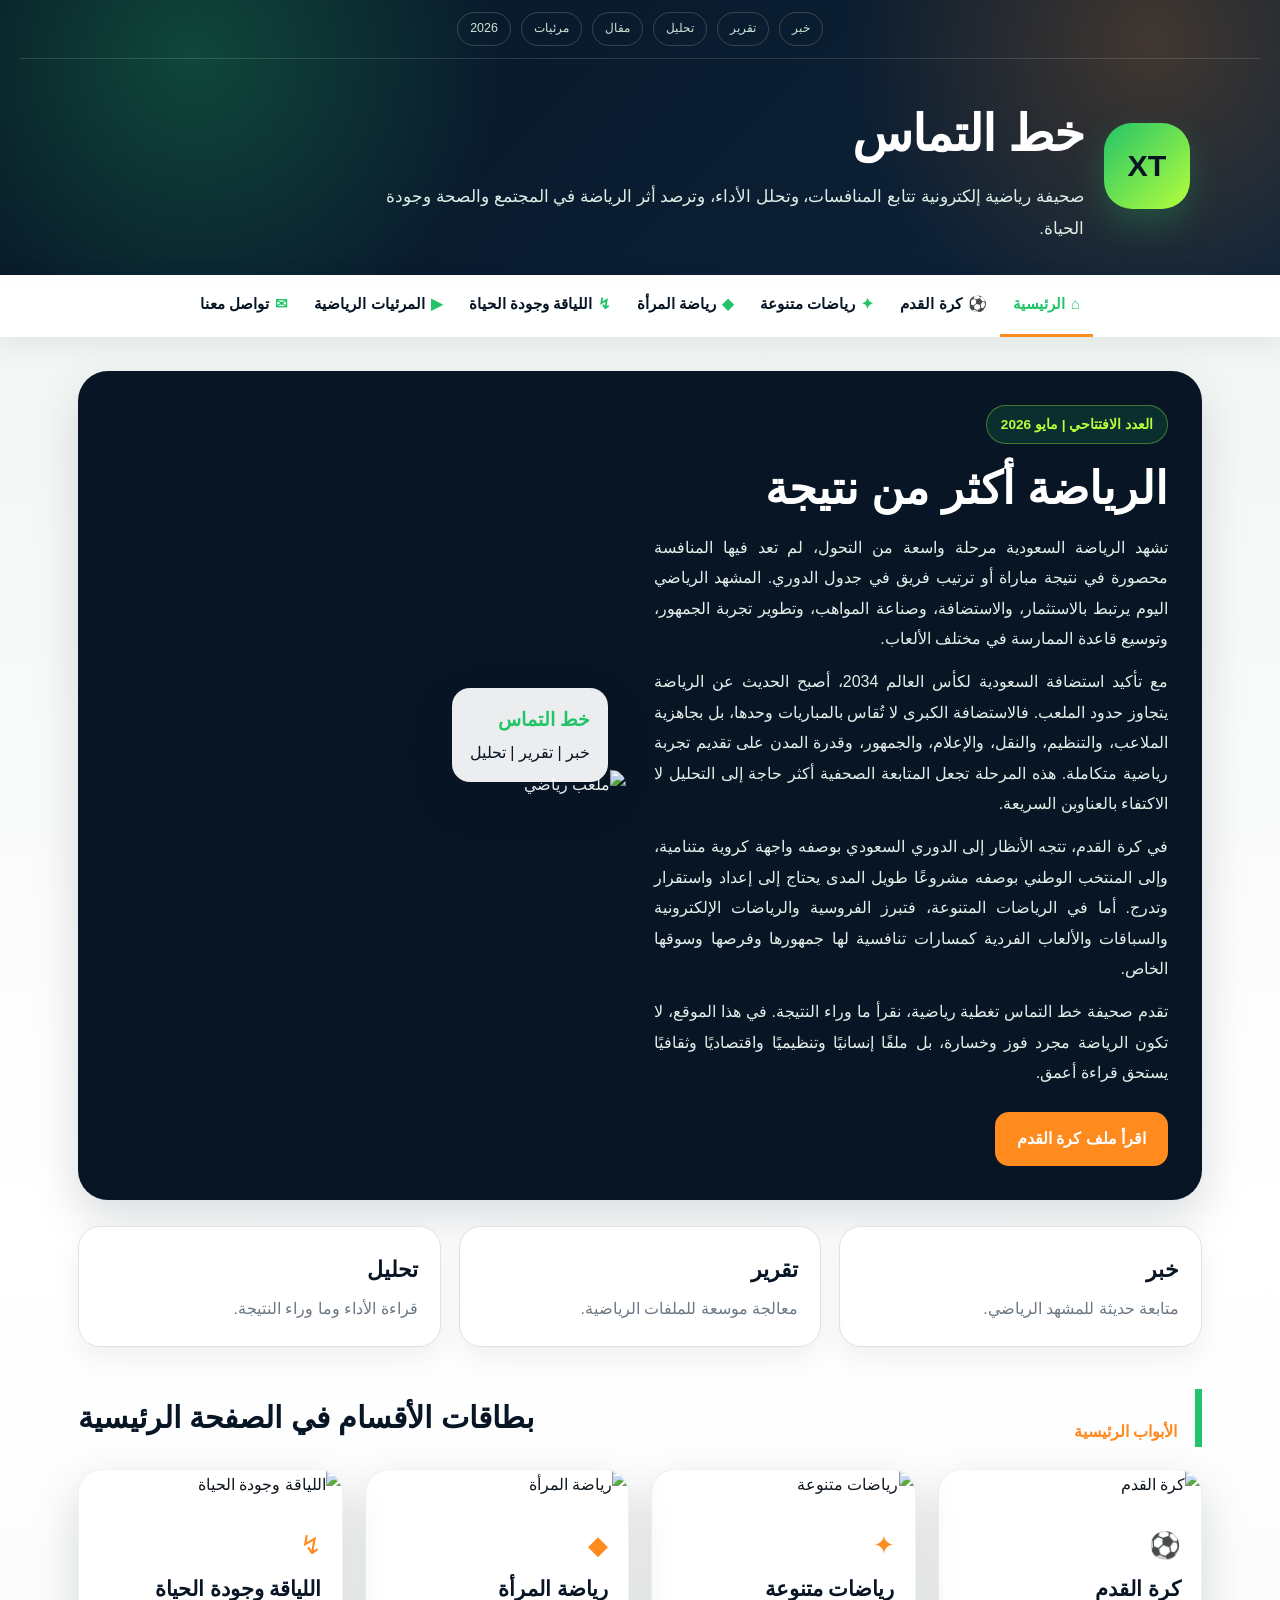
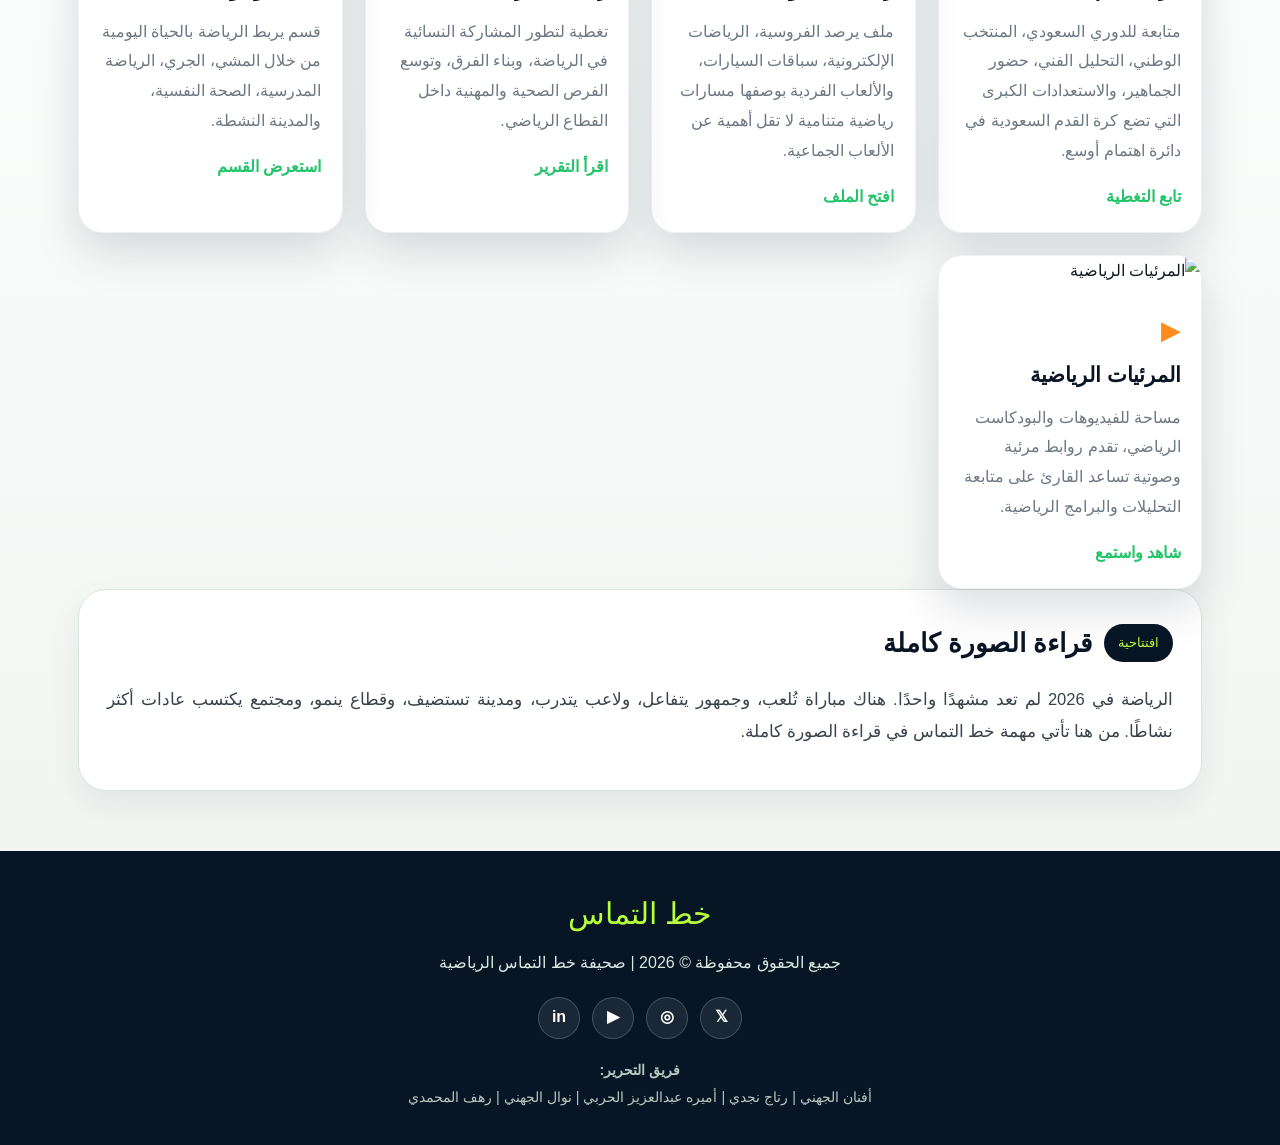
==== commit 15d4b043: "Update sports coverage content in index.html" ====
--- a/index.html
+++ b/index.html
@@ -55,9 +55,7 @@
 
         <p>في كرة القدم، تتجه الأنظار إلى الدوري السعودي بوصفه واجهة كروية متنامية، وإلى المنتخب الوطني بوصفه مشروعًا طويل المدى يحتاج إلى إعداد واستقرار وتدرج. أما في الرياضات المتنوعة، فتبرز الفروسية والرياضات الإلكترونية والسباقات والألعاب الفردية كمسارات تنافسية لها جمهورها وفرصها وسوقها الخاص.</p>
 
-        <p>ولا تقف الرياضة عند المنافسة الاحترافية فقط. فرياضة المرأة، واللياقة، والرياضة المدرسية، والمشي والجري، كلها ملفات ترتبط بجودة الحياة وبناء مجتمع أكثر نشاطًا. الرياضة هنا تصبح جزءًا من الحياة اليومية، لا حدثًا منفصلًا ينتظر صافرة البداية والنهاية.</p>
-
-        <p>تقدم خط التماس تغطية رياضية، نقرأ ما وراء النتيجة. في هذا الموقع، لا تكون الرياضة مجرد فوز وخسارة، بل ملفًا إنسانيًا وتنظيميًا واقتصاديًا وثقافيًا يستحق قراءة أعمق.</p>
+        <p>تقدم صحيفة خط التماس تغطية رياضية، نقرأ ما وراء النتيجة. في هذا الموقع، لا تكون الرياضة مجرد فوز وخسارة، بل ملفًا إنسانيًا وتنظيميًا واقتصاديًا وثقافيًا يستحق قراءة أعمق.</p>
 
         <a class="action-link" href="football.html">اقرأ ملف كرة القدم</a>
     </div>
